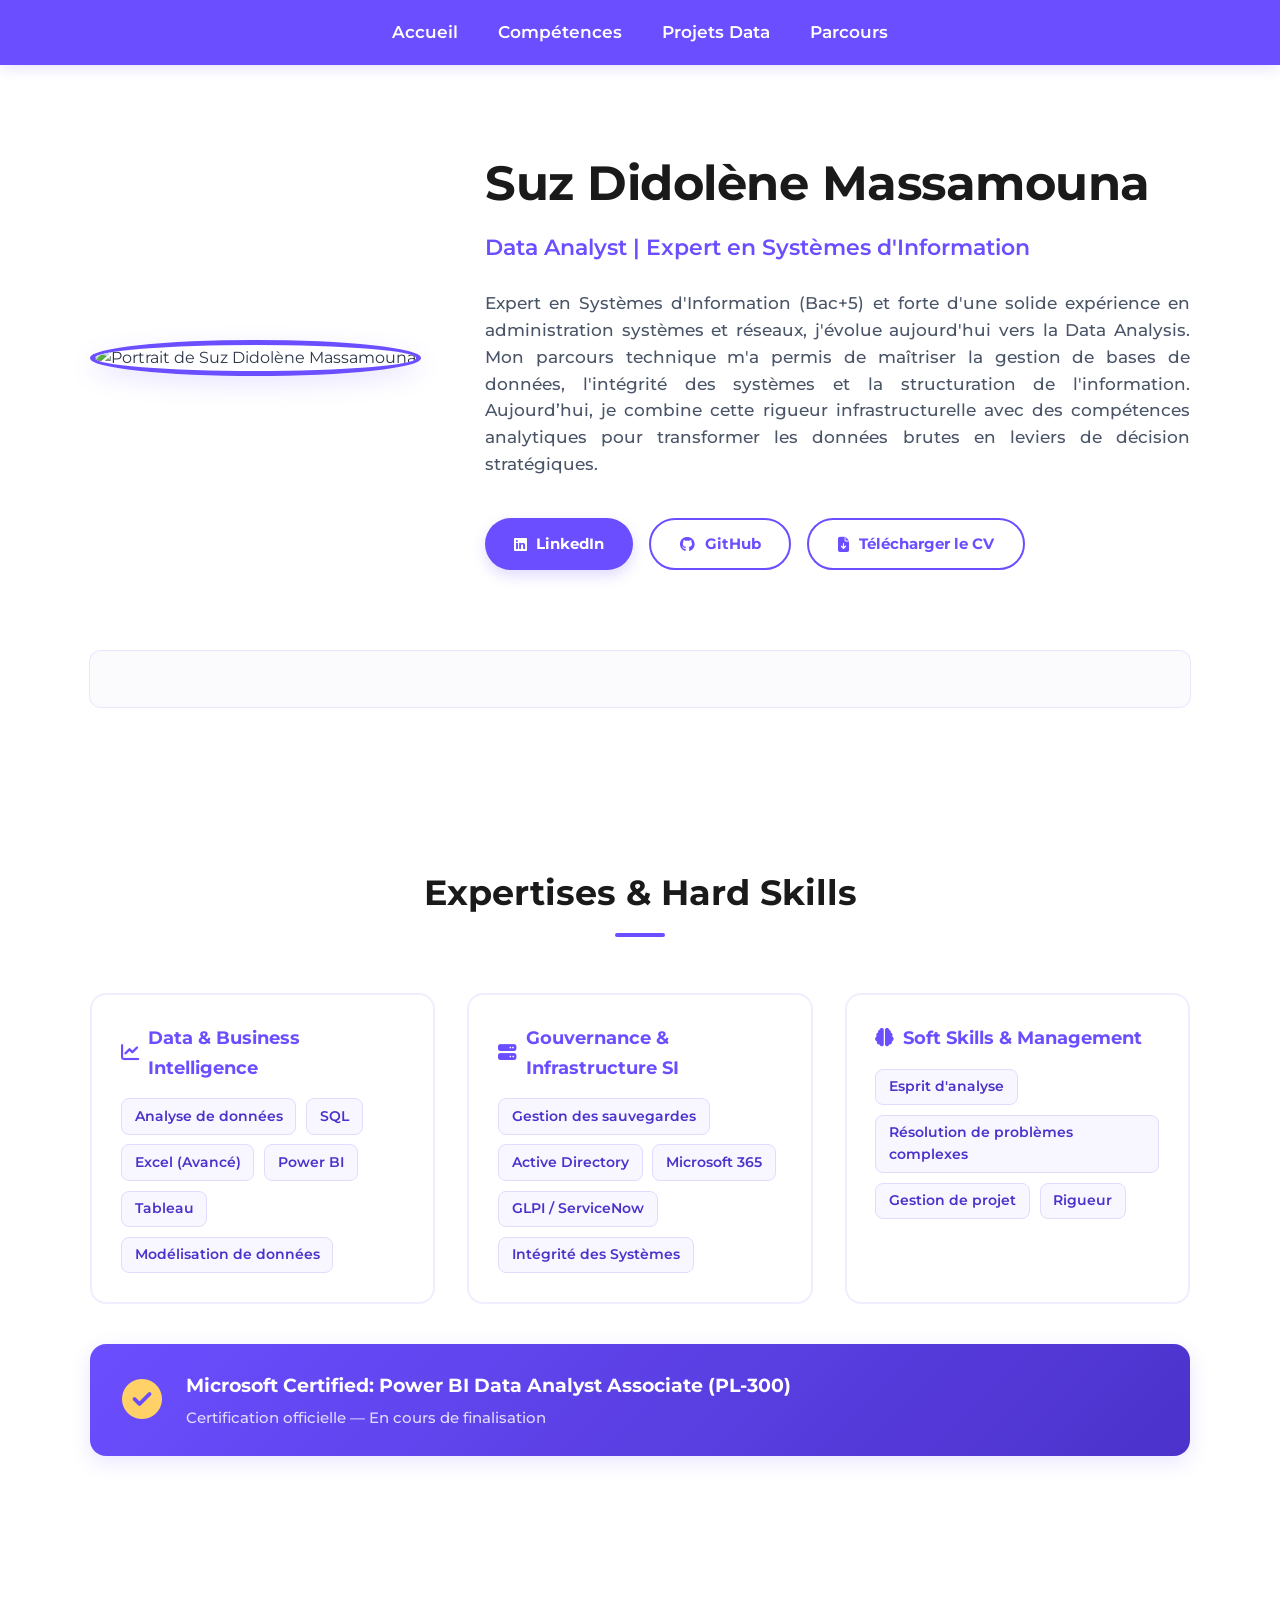
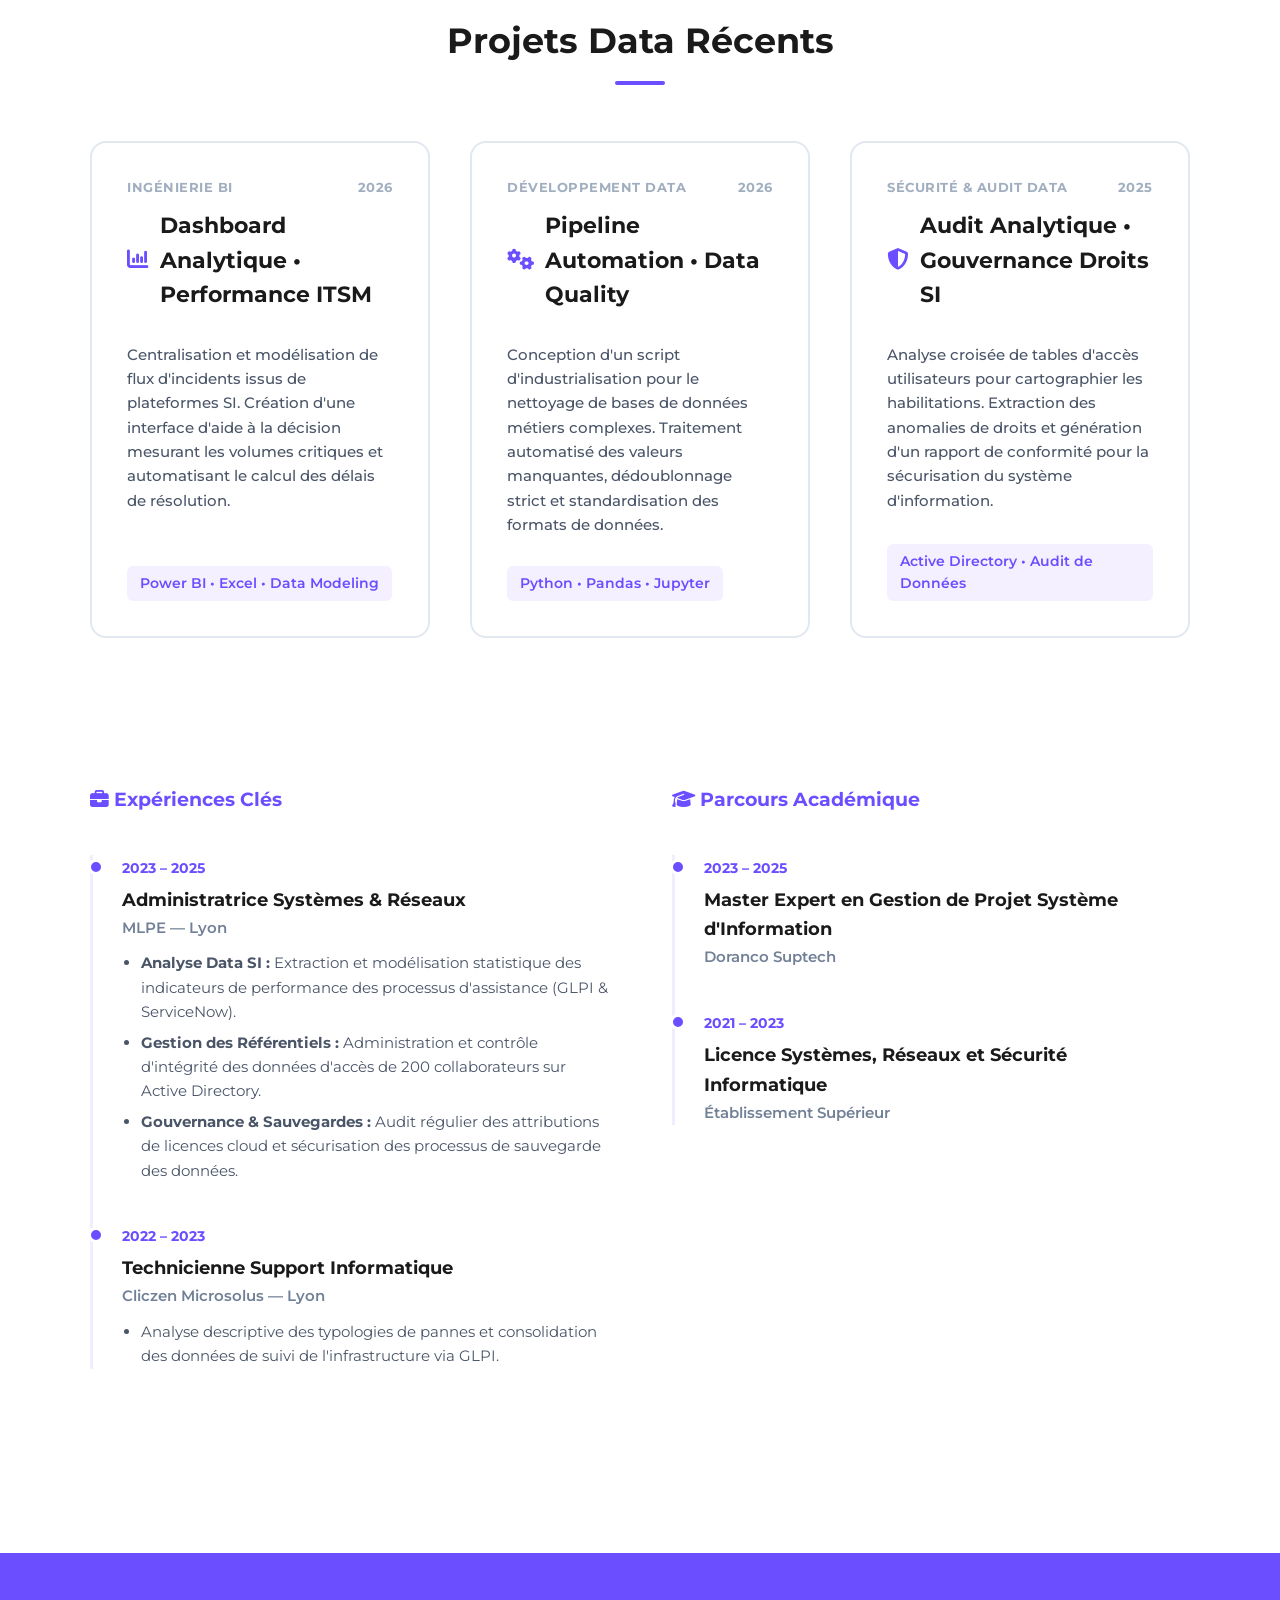
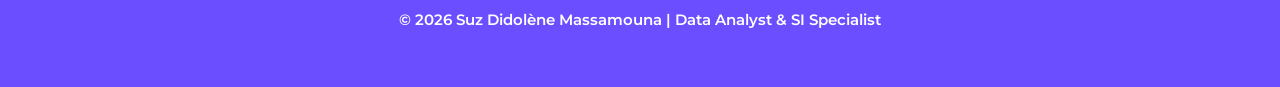
==== index.html @ 991a6cf0 "Add files via upload Ajout du portfolio" ====
<!DOCTYPE html>
<html lang="fr">
<head>
  <meta charset="UTF-8" />
  <meta name="viewport" content="width=device-width, initial-scale=1" />
  <title>Portfolio | Suz Didolène Massamouna</title>

  <!-- Google Fonts -->
  <link href="https://fonts.googleapis.com/css2?family=Montserrat:wght@400;500;600;700&display=swap" rel="stylesheet" />

  <!-- Font Awesome CDN pour les icônes -->
  <link rel="stylesheet" href="https://cdnjs.cloudflare.com/ajax/libs/font-awesome/6.4.0/css/all.min.css" />

  <style>
    /* --- Styles Globaux & Thème Blanc Premium --- */
    body {
      font-family: 'Montserrat', sans-serif;
      background-color: #ffffff;
      color: #2d3748;
      margin: 0;
      padding: 0;
      line-height: 1.6;
      scroll-behavior: smooth;
    }

    h1, h2, h3, h4 {
      color: #6b4eff; /* Violet principal */
      margin-bottom: 1rem;
      font-weight: 700;
    }

    a {
      color: inherit;
      text-decoration: none;
    }

    /* --- Navbar --- */
    .navbar {
      background-color: #6b4eff;
      padding: 1.2rem 3rem;
      display: flex;
      justify-content: center;
      box-shadow: 0 4px 12px rgba(107, 78, 255, 0.15);
      position: sticky;
      top: 0;
      z-index: 100;
    }

    .navbar ul {
      list-style: none;
      display: flex;
      gap: 2.5rem;
      margin: 0;
      padding: 0;
    }

    .navbar a {
      color: #fff;
      font-weight: 600;
      font-size: 1.05rem;
      transition: color 0.3s ease;
    }

    .navbar a:hover {
      color: #ffd166; /* Note chaleureuse au survol */
    }

    /* --- Header / Profil Épuré --- */
    .header-container {
      display: flex;
      align-items: center;
      gap: 4rem;
      padding: 5rem 2rem;
      max-width: 1100px;
      margin: 0 auto;
      text-align: left;
    }

    .photo {
      flex-shrink: 0;
    }

    .profile-pic {
      width: 220px;
      height: 220px;
      border-radius: 50%;
      object-fit: cover;
      border: 5px solid #6b4eff;
      box-shadow: 0 8px 24px rgba(107, 78, 255, 0.15);
      transition: transform 0.3s ease;
    }

    .profile-pic:hover {
      transform: scale(1.03);
    }

    .header-text h1 {
      font-size: 3rem;
      margin: 0 0 0.5rem 0;
      letter-spacing: -0.5px;
      color: #1a1a1a;
    }

    .header-text .subtitle {
      font-size: 1.4rem;
      color: #6b4eff;
      font-weight: 600;
      margin-top: 0;
      margin-bottom: 1.5rem;
    }

    .header-text .description {
      margin: 1rem 0 2.5rem 0;
      font-weight: 500;
      color: #4a5568;
      font-size: 1.05rem;
      max-width: 750px;
      text-align: justify;
    }

    /* --- Groupe de boutons d'action --- */
    .buttons {
      display: flex;
      gap: 1rem;
      flex-wrap: wrap;
    }

    .btn-action {
      display: inline-flex;
      align-items: center;
      gap: 0.6rem;
      padding: 0.75rem 1.8rem;
      background-color: #6b4eff;
      color: #fff;
      font-weight: 700;
      border-radius: 30px;
      box-shadow: 0 6px 14px rgba(107, 78, 255, 0.2);
      transition: all 0.3s ease;
      font-size: 0.95rem;
    }

    .btn-action.btn-secondary {
      background-color: #ffffff;
      color: #6b4eff;
      border: 2px solid #6b4eff;
      box-shadow: none;
    }

    .btn-action:hover {
      background-color: #5639e6;
      box-shadow: 0 8px 20px rgba(107, 78, 255, 0.4);
      transform: translateY(-2px);
    }

    .btn-action.btn-secondary:hover {
      background-color: #f4f0ff;
      color: #5639e6;
      border-color: #5639e6;
      box-shadow: none;
    }

    /* --- Bandeau Défilant Professionnel --- */
    .scrolling-text {
      background-color: #fbfbfe;
      color: #6b4eff;
      font-weight: 700;
      padding: 0.9rem 0;
      white-space: nowrap;
      overflow: hidden;
      position: relative;
      font-size: 1.05rem;
      max-width: 1100px;
      margin: 0 auto 4rem auto;
      border-radius: 12px;
      border: 1px solid rgba(107, 78, 255, 0.12);
    }

    .scrolling-text p {
      display: inline-block;
      padding-left: 100%;
      animation: scroll-left 22s linear infinite;
      margin: 0;
    }

    @keyframes scroll-left {
      0% { transform: translateX(0%); }
      100% { transform: translateX(-100%); }
    }

    /* --- Conteneurs de Sections --- */
    .section-container {
      padding: 4rem 1rem;
      max-width: 1100px;
      margin: 0 auto;
    }

    .section-title {
      text-align: center;
      margin-bottom: 3.5rem;
      font-weight: 700;
      font-size: 2.2rem;
      color: #1a1a1a;
    }

    .section-title::after {
      content: '';
      display: block;
      width: 50px;
      height: 4px;
      background-color: #6b4eff;
      margin: 0.7rem auto 0 auto;
      border-radius: 2px;
    }

    /* --- Blocs Compétences --- */
    .skills-grid {
      display: grid;
      grid-template-columns: repeat(auto-fit, minmax(260px, 1fr));
      gap: 2rem;
      margin-bottom: 2.5rem;
    }

    .skill-block {
      background-color: #ffffff;
      border: 2px solid #f0edff;
      border-radius: 16px;
      padding: 1.8rem;
      transition: border-color 0.3s ease;
    }

    .skill-block:hover {
      border-color: #6b4eff;
    }

    .skill-block h4 {
      color: #6b4eff;
      margin-top: 0;
      margin-bottom: 1rem;
      font-size: 1.15rem;
      display: flex;
      align-items: center;
      gap: 0.6rem;
    }

    .skill-tags {
      display: flex;
      flex-wrap: wrap;
      gap: 0.6rem;
    }

    .tag {
      background-color: #f8f7ff;
      border: 1px solid #e1dbff;
      color: #4c32cb;
      padding: 0.4rem 0.8rem;
      border-radius: 8px;
      font-size: 0.85rem;
      font-weight: 600;
    }

    /* Encadré Certification PL-300 */
    .certif-card {
      background: linear-gradient(135deg, #6b4eff, #4c32cb);
      color: #fff;
      border-radius: 16px;
      padding: 1.5rem 2rem;
      display: flex;
      align-items: center;
      gap: 1.5rem;
      box-shadow: 0 6px 20px rgba(107, 78, 255, 0.15);
    }

    .certif-card h4 {
      color: #fff;
      margin: 0 0 0.3rem 0;
      font-size: 1.2rem;
    }

    .certif-card p {
      margin: 0;
      font-size: 0.95rem;
      color: #e1dbff;
      font-weight: 500;
    }

    .certif-icon {
      font-size: 2.5rem;
      color: #ffd166;
    }

    /* --- Cartes des Projets --- */
    .projet-cards {
      display: grid;
      grid-template-columns: repeat(auto-fit, minmax(310px, 1fr));
      gap: 2.5rem;
    }

    .card {
      background-color: #ffffff;
      border: 2px solid #e2e8f0;
      border-radius: 16px;
      padding: 2.2rem;
      transition: all 0.3s ease;
      display: flex;
      flex-direction: column;
      justify-content: space-between;
    }

    .card:hover {
      border-color: #6b4eff;
      box-shadow: 0 12px 24px rgba(107, 78, 255, 0.08);
      transform: translateY(-4px);
    }

    .card-meta {
      display: flex;
      justify-content: space-between;
      font-size: 0.8rem;
      font-weight: 700;
      color: #a0aec0;
      margin-bottom: 0.6rem;
      text-transform: uppercase;
      letter-spacing: 0.5px;
    }

    .card h3 {
      font-size: 1.35rem;
      margin-top: 0;
      color: #1a1a1a;
      display: flex;
      align-items: center;
      gap: 0.7rem;
    }

    .card h3 i {
      color: #6b4eff;
    }

    .card p {
      font-weight: 500;
      color: #4a5568;
      font-size: 0.95rem;
      margin-bottom: 1.8rem;
      line-height: 1.6;
      flex-grow: 1;
    }

    .focus-text {
      font-size: 0.85rem;
      font-weight: 600;
      color: #6b4eff;
      background-color: #f4f0ff;
      padding: 0.4rem 0.8rem;
      border-radius: 6px;
      display: inline-block;
    }

    /* --- Parcours Chronologique --- */
    .timeline-grid {
      display: grid;
      grid-template-columns: repeat(auto-fit, minmax(450px, 1fr));
      gap: 4rem;
    }

    .timeline {
      border-left: 3px solid #f0edff;
      padding-left: 1.8rem;
      position: relative;
    }

    .timeline-item {
      position: relative;
      margin-bottom: 2.5rem;
    }

    .timeline-item::before {
      content: '';
      position: absolute;
      left: -34px;
      top: 4px;
      width: 10px;
      height: 10px;
      border-radius: 50%;
      background-color: #6b4eff;
      border: 3px solid #fff;
    }

    .timeline-date {
      font-size: 0.85rem;
      font-weight: 700;
      color: #6b4eff;
      text-transform: uppercase;
    }

    .timeline-item h4 {
      margin: 0.3rem 0 0.1rem 0;
      font-size: 1.15rem;
      color: #1a1a1a;
    }

    .timeline-company {
      font-size: 0.95rem;
      font-weight: 600;
      color: #718096;
      margin-bottom: 0.7rem;
    }

    .timeline-item ul {
      margin: 0;
      padding-left: 1.2rem;
      font-size: 0.95rem;
      color: #4a5568;
    }

    .timeline-item ul li {
      margin-bottom: 0.4rem;
    }

    /* --- Footer --- */
    footer {
      text-align: center;
      padding: 2.5rem 0;
      background-color: #6b4eff;
      color: #fff;
      font-weight: 600;
      margin-top: 5rem;
      font-size: 0.95rem;
    }

    /* --- Responsive --- */
    @media screen and (max-width: 900px) {
      .header-container {
        flex-direction: column;
        text-align: center;
        gap: 2rem;
        padding: 3rem 1rem;
      }
      .header-text h1 {
        font-size: 2.4rem;
      }
      .buttons {
        justify-content: center;
      }
      .timeline-grid {
        grid-template-columns: 1fr;
        gap: 3rem;
      }
    }
  </style>
</head>

<body>

  <!-- Menu de navigation -->
  <nav class="navbar" role="navigation" aria-label="Menu principal">
    <ul>
      <li><a href="#accueil">Accueil</a></li>
      <li><a href="#competences">Compétences</a></li>
      <li><a href="#projets">Projets Data</a></li>
      <li><a href="#parcours">Parcours</a></li>
    </ul>
  </nav>

  <!-- En-tête / Profil Professionnel -->
  <header id="accueil" class="header-container">
    <div class="photo">
      <!-- Ta photo doit être placée dans le dossier : images/suz.jpeg -->
      <img src="images/suz.jpeg" alt="Portrait de Suz Didolène Massamouna" class="profile-pic" />
    </div>
    <div class="header-text">
      <h1>Suz Didolène Massamouna</h1>
      <p class="subtitle">Data Analyst | Expert en Systèmes d'Information</p>
      
      <p class="description">
        Expert en Systèmes d'Information (Bac+5) et forte d'une solide expérience en administration systèmes et réseaux, j'évolue aujourd'hui vers la Data Analysis. Mon parcours technique m'a permis de maîtriser la gestion de bases de données, l'intégrité des systèmes et la structuration de l'information. Aujourd’hui, je combine cette rigueur infrastructurelle avec des compétences analytiques pour transformer les données brutes en leviers de décision stratégiques.
      </p>

      <div class="buttons">
        <!-- Lien LinkedIn Officiel -->
        <a href="https://www.linkedin.com/in/suz-didolene-massamouna" target="_blank" rel="noopener" class="btn-action" aria-label="Consulter mon profil LinkedIn">
          <i class="fa-brands fa-linkedin"></i> LinkedIn
        </a>
        <!-- Lien GitHub Officiel -->
        <a href="https://github.com/suz5678" target="_blank" rel="noopener" class="btn-action btn-secondary" aria-label="Consulter mon GitHub">
          <i class="fa-brands fa-github"></i> GitHub
        </a>
        <!-- Téléchargement CV -->
        <a href="images/Suz_Massamouna_Bouingui_CV.pdf" target="_blank" rel="noopener" download class="btn-action btn-secondary" aria-label="Télécharger mon CV au format PDF">
          <i class="fa-solid fa-file-arrow-down"></i> Télécharger le CV
        </a>
      </div>
    </div>
  </header>

  <!-- Bandeau de compétences clés défilant -->
  <section class="scrolling-text" aria-label="Expertises défilantes">
    <p>Analyse de Données • SQL • Excel (Avancé) • Power BI / Tableau • Modélisation de Données • Gestion des Sauvegardes • Basée à Lyon</p>
  </section>

  <!-- Section Compétences & Certifications -->
  <section id="competences" class="section-container">
    <h2 class="section-title">Expertises & Hard Skills</h2>
    
    <div class="skills-grid">
      <!-- Bloc Hard Skills Spécifié -->
      <div class="skill-block">
        <h4><i class="fa-solid fa-chart-line"></i> Data & Business Intelligence</h4>
        <div class="skill-tags">
          <span class="tag">Analyse de données</span>
          <span class="tag">SQL</span>
          <span class="tag">Excel (Avancé)</span>
          <span class="tag">Power BI</span>
          <span class="tag">Tableau</span>
          <span class="tag">Modélisation de données</span>
        </div>
      </div>

      <!-- Bloc Infrastructure SI -->
      <div class="skill-block">
        <h4><i class="fa-solid fa-server"></i> Gouvernance & Infrastructure SI</h4>
        <div class="skill-tags">
          <span class="tag">Gestion des sauvegardes</span>
          <span class="tag">Active Directory</span>
          <span class="tag">Microsoft 365</span>
          <span class="tag">GLPI / ServiceNow</span>
          <span class="tag">Intégrité des Systèmes</span>
        </div>
      </div>

      <!-- Bloc Soft Skills Spécifié -->
      <div class="skill-block">
        <h4><i class="fa-solid fa-brain"></i> Soft Skills & Management</h4>
        <div class="skill-tags">
          <span class="tag">Esprit d'analyse</span>
          <span class="tag">Résolution de problèmes complexes</span>
          <span class="tag">Gestion de projet</span>
          <span class="tag">Rigueur</span>
        </div>
      </div>
    </div>

    <!-- Certification PL-300 -->
    <div class="certif-card">
      <div class="certif-icon">
        <i class="fa-solid fa-circle-check"></i>
      </div>
      <div>
        <h4>Microsoft Certified: Power BI Data Analyst Associate (PL-300)</h4>
        <p>Certification officielle — En cours de finalisation</p>
      </div>
    </div>
  </section>

  <!-- Section Réalisations -->
  <section id="projets" class="section-container">
    <h2 class="section-title">Projets Data Récents</h2>
    
    <div class="projet-cards">
      <!-- Projet 1 -->
      <article class="card" tabindex="0" aria-label="Dashboard de Performance Réseau & Incidents">
        <div class="card-meta">
          <span>Ingénierie BI</span>
          <span>2026</span>
        </div>
        <h3><i class="fa-solid fa-chart-column" aria-hidden="true"></i> Dashboard Analytique • Performance ITSM</h3>
        <p>Centralisation et modélisation de flux d'incidents issus de plateformes SI. Création d'une interface d'aide à la décision mesurant les volumes critiques et automatisant le calcul des délais de résolution.</p>
        <div>
          <span class="focus-text">Power BI • Excel • Data Modeling</span>
        </div>
      </article>

      <!-- Projet 2 -->
      <article class="card" tabindex="0" aria-label="Pipeline Data Quality & Cleaning en Python">
        <div class="card-meta">
          <span>Développement Data</span>
          <span>2026</span>
        </div>
        <h3><i class="fa-solid fa-gears" aria-hidden="true"></i> Pipeline Automation • Data Quality</h3>
        <p>Conception d'un script d'industrialisation pour le nettoyage de bases de données métiers complexes. Traitement automatisé des valeurs manquantes, dédoublonnage strict et standardisation des formats de données.</p>
        <div>
          <span class="focus-text">Python • Pandas • Jupyter</span>
        </div>
      </article>

      <!-- Projet 3 -->
      <article class="card" tabindex="0" aria-label="Audit Référentiels Utilisateurs SI">
        <div class="card-meta">
          <span>Sécurité & Audit Data</span>
          <span>2025</span>
        </div>
        <h3><i class="fa-solid fa-shield-halved" aria-hidden="true"></i> Audit Analytique • Gouvernance Droits SI</h3>
        <p>Analyse croisée de tables d'accès utilisateurs pour cartographier les habilitations. Extraction des anomalies de droits et génération d'un rapport de conformité pour la sécurisation du système d'information.</p>
        <div>
          <span class="focus-text">Active Directory • Audit de Données</span>
        </div>
      </article>
    </div>
  </section>

  <!-- Section Parcours Professionnel -->
  <section id="parcours" class="section-container">
    <div class="timeline-grid">
      
      <!-- Expériences -->
      <div>
        <h3 style="margin-bottom: 2.5rem;"><i class="fa-solid fa-briefcase"></i> Expériences Clés</h3>
        <div class="timeline">
          <div class="timeline-item">
            <span class="timeline-date">2023 – 2025</span>
            <h4>Administratrice Systèmes & Réseaux</h4>
            <div class="timeline-company">MLPE — Lyon</div>
            <ul>
              <li><strong>Analyse Data SI :</strong> Extraction et modélisation statistique des indicateurs de performance des processus d'assistance (GLPI & ServiceNow).</li>
              <li><strong>Gestion des Référentiels :</strong> Administration et contrôle d'intégrité des données d'accès de 200 collaborateurs sur Active Directory.</li>
              <li><strong>Gouvernance & Sauvegardes :</strong> Audit régulier des attributions de licences cloud et sécurisation des processus de sauvegarde des données.</li>
            </ul>
          </div>

          <div class="timeline-item">
            <span class="timeline-date">2022 – 2023</span>
            <h4>Technicienne Support Informatique</h4>
            <div class="timeline-company">Cliczen Microsolus — Lyon</div>
            <ul>
              <li>Analyse descriptive des typologies de pannes et consolidation des données de suivi de l'infrastructure via GLPI.</li>
            </ul>
          </div>
        </div>
      </div>

      <!-- Formations -->
      <div>
        <h3 style="margin-bottom: 2.5rem;"><i class="fa-solid fa-graduation-cap"></i> Parcours Académique</h3>
        <div class="timeline">
          <div class="timeline-item">
            <span class="timeline-date">2023 – 2025</span>
            <h4>Master Expert en Gestion de Projet Système d'Information</h4>
            <div class="timeline-company">Doranco Suptech</div>
          </div>

          <div class="timeline-item">
            <span class="timeline-date">2021 – 2023</span>
            <h4>Licence Systèmes, Réseaux et Sécurité Informatique</h4>
            <div class="timeline-company">Établissement Supérieur</div>
          </div>
        </div>
      </div>

    </div>
  </section>

  <!-- Pied de page -->
  <footer>
    <p>© 2026 Suz Didolène Massamouna | Data Analyst & SI Specialist</p>
  </footer>

</body>
</html>
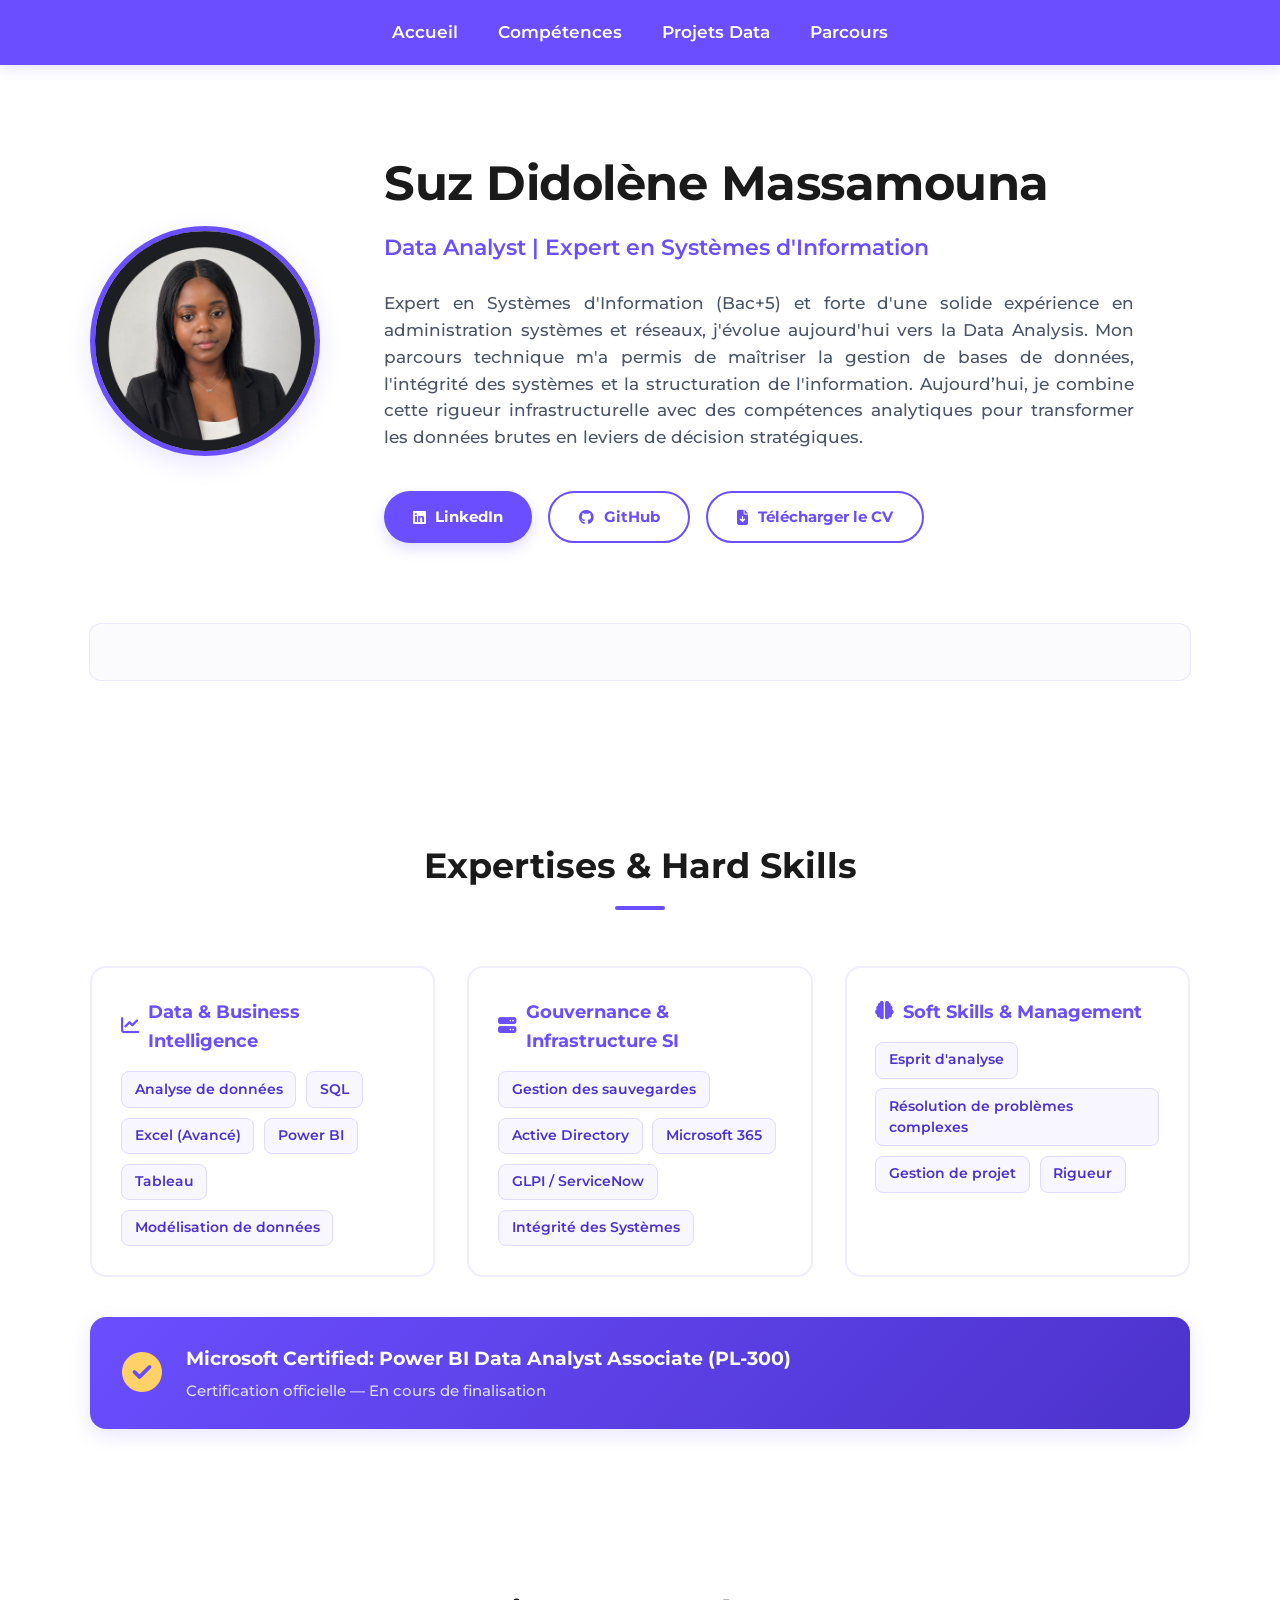
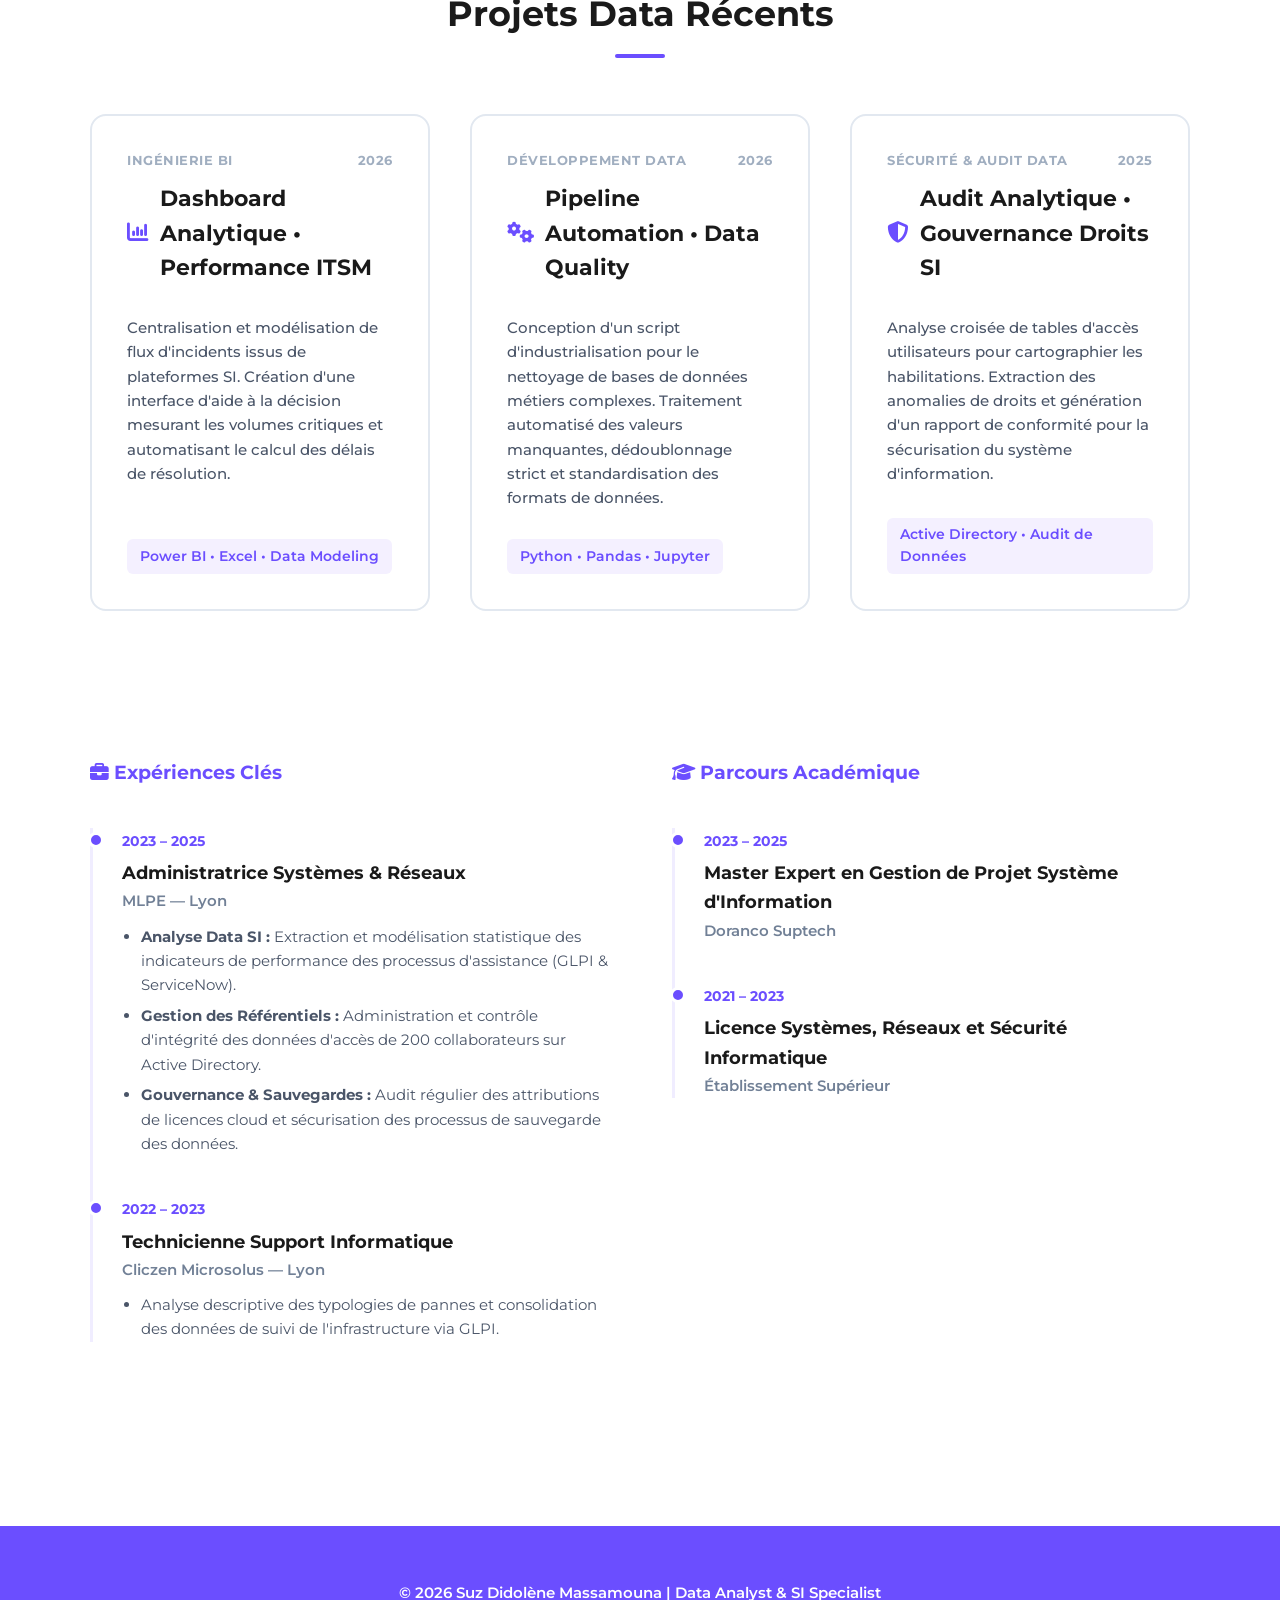
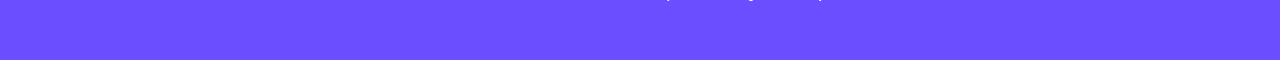
==== commit 40135ca6: "Update index.html" ====
--- a/index.html
+++ b/index.html
@@ -465,7 +465,7 @@
   <header id="accueil" class="header-container">
     <div class="photo">
       <!-- Ta photo doit être placée dans le dossier : images/suz.jpeg -->
-      <img src="images/suz.jpeg" alt="Portrait de Suz Didolène Massamouna" class="profile-pic" />
+      <img src="suz.jpeg" alt="Portrait de Suz Didolène Massamouna" class="profile-pic" />
     </div>
     <div class="header-text">
       <h1>Suz Didolène Massamouna</h1>
@@ -485,7 +485,7 @@
           <i class="fa-brands fa-github"></i> GitHub
         </a>
         <!-- Téléchargement CV -->
-        <a href="images/Suz_Massamouna_Bouingui_CV.pdf" target="_blank" rel="noopener" download class="btn-action btn-secondary" aria-label="Télécharger mon CV au format PDF">
+        <a href="Suz_Massamouna_Bouingui_CV.pdf" target="_blank" rel="noopener" download class="btn-action btn-secondary" aria-label="Télécharger mon CV au format PDF">
           <i class="fa-solid fa-file-arrow-down"></i> Télécharger le CV
         </a>
       </div>
@@ -654,4 +654,4 @@
   </footer>
 
 </body>
-</html>+</html>
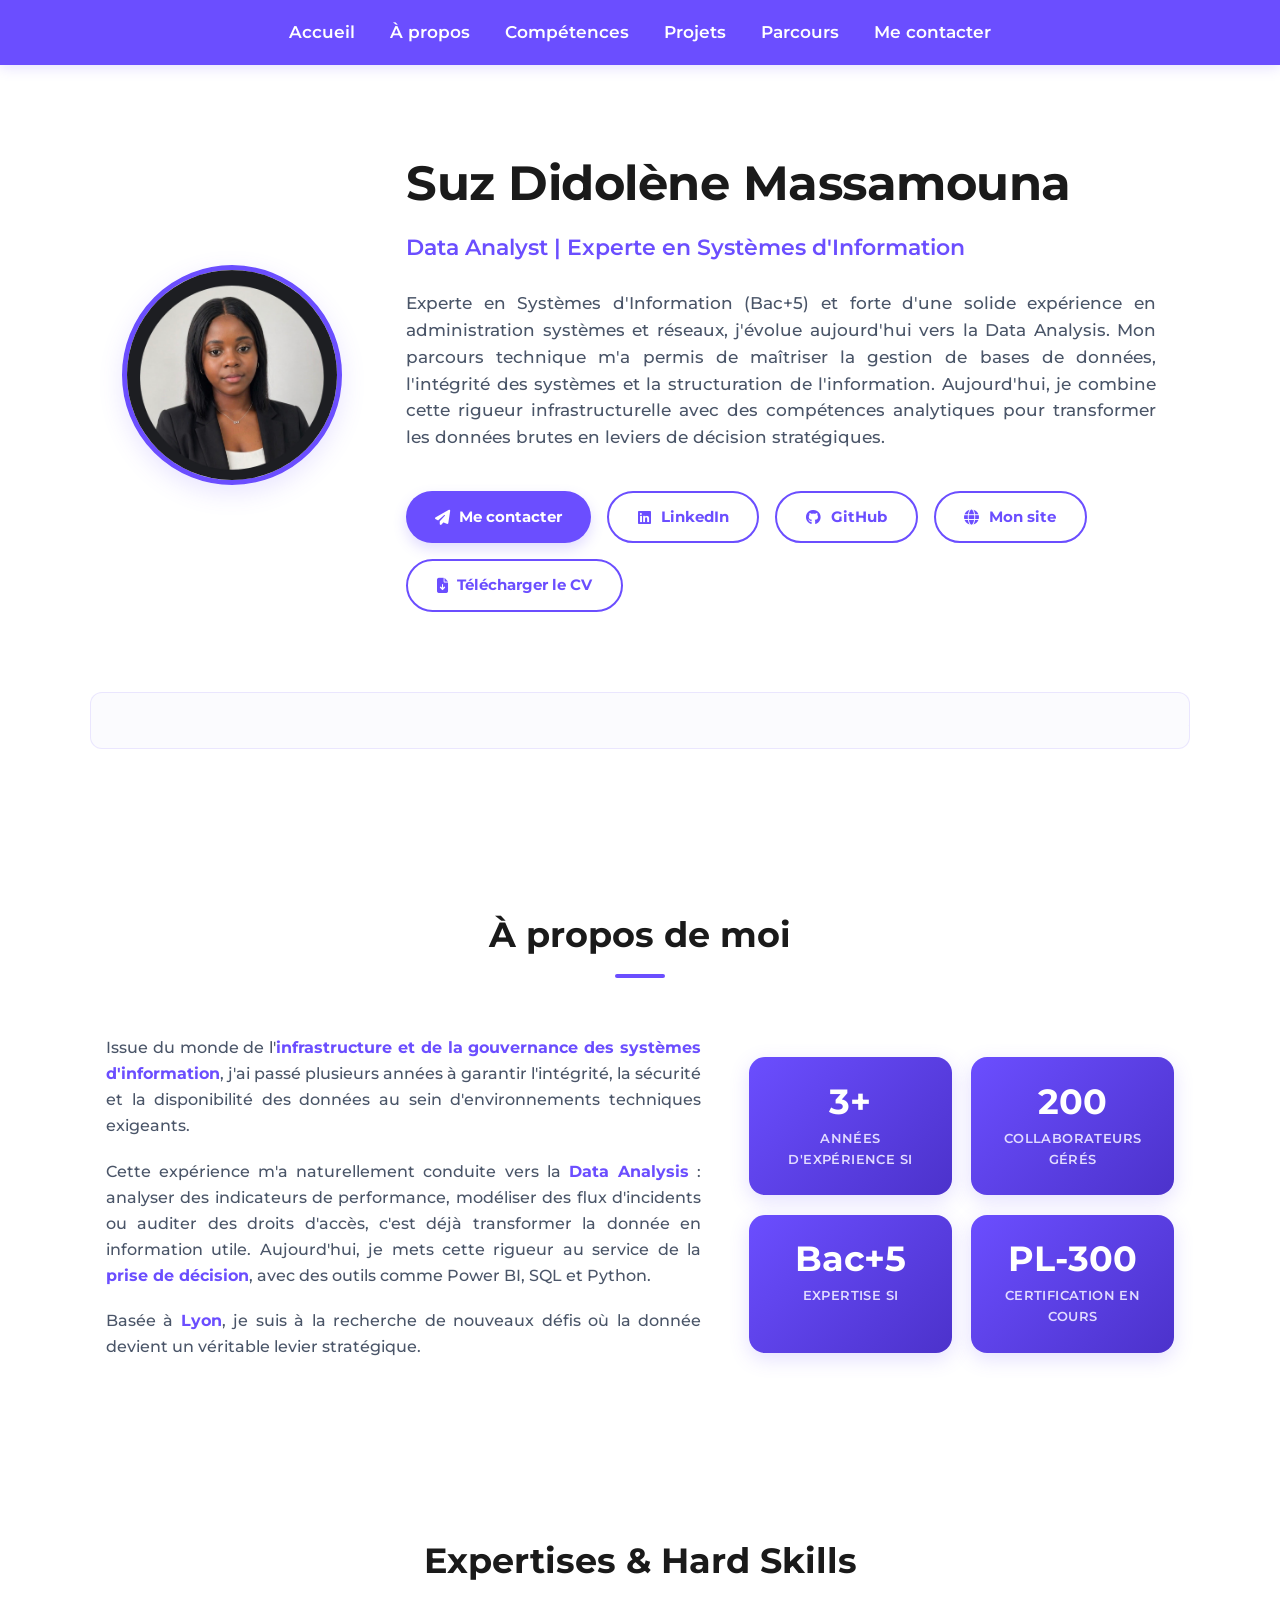
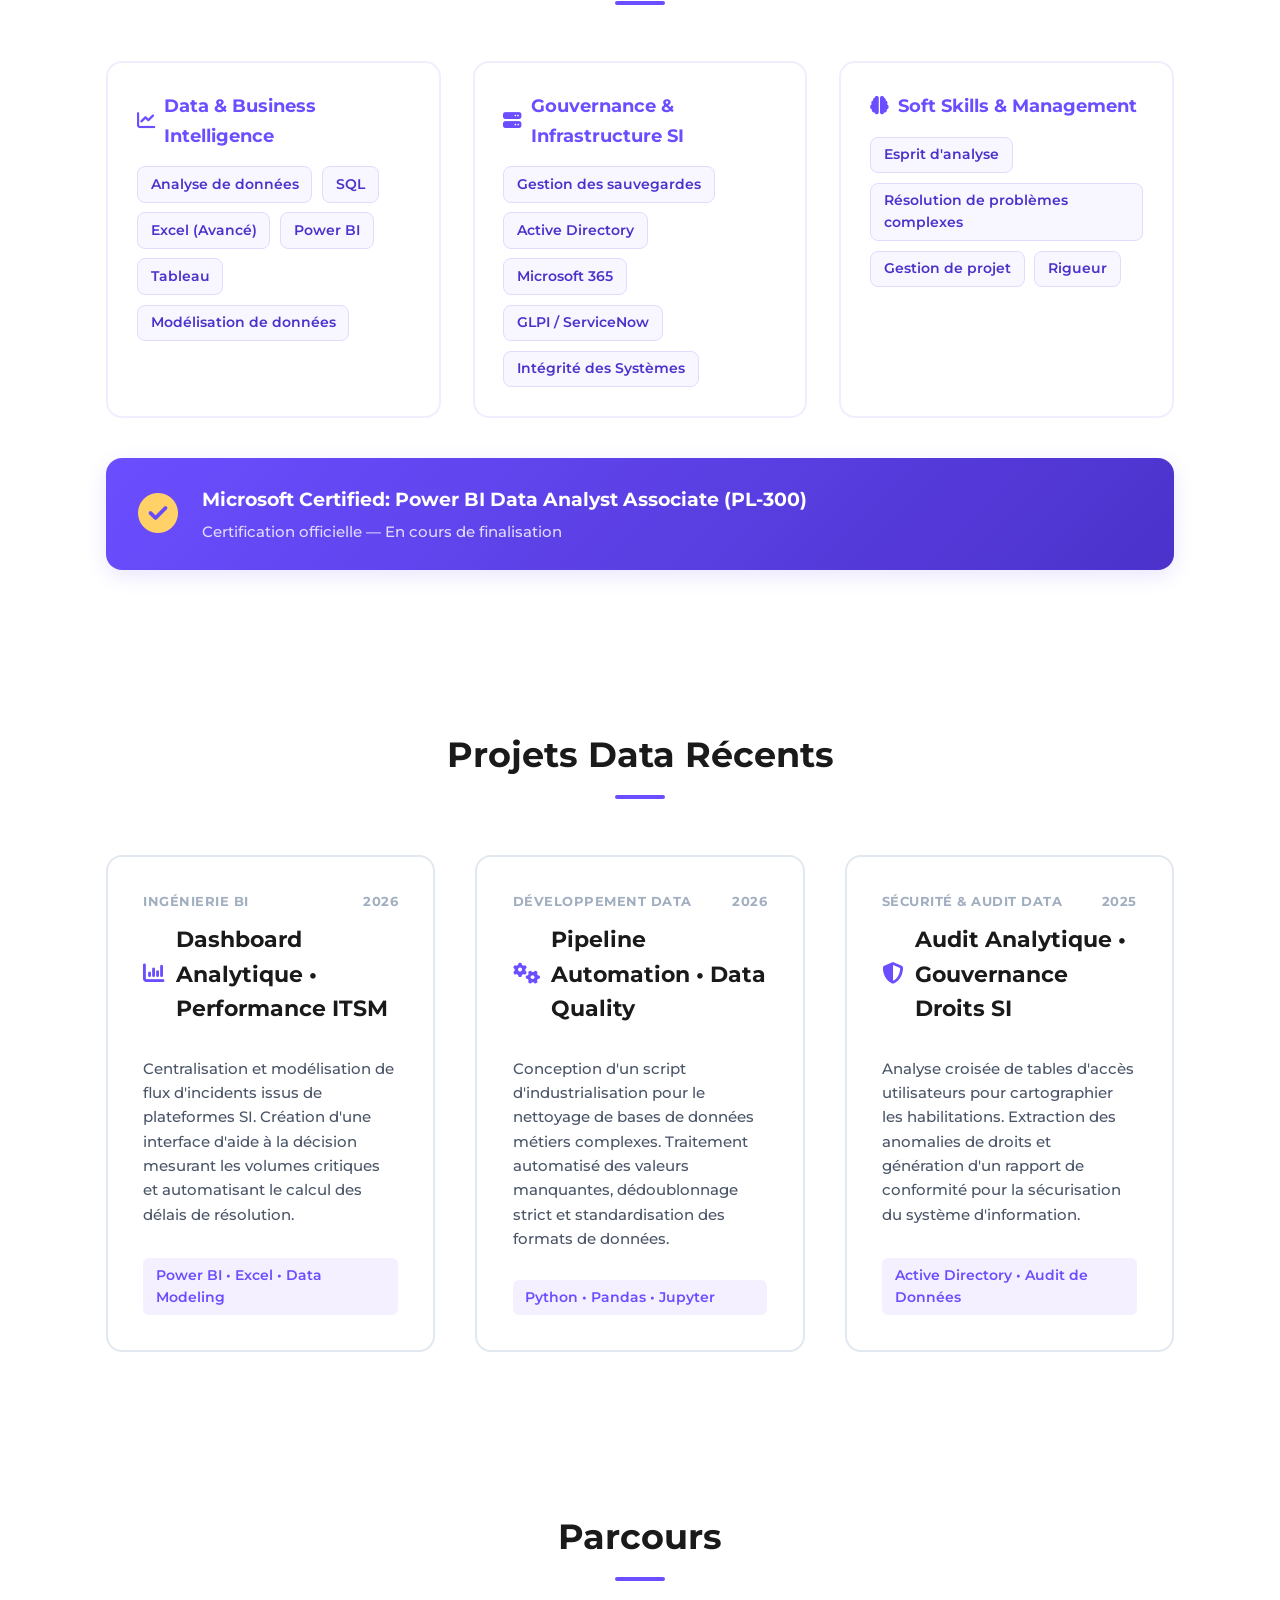
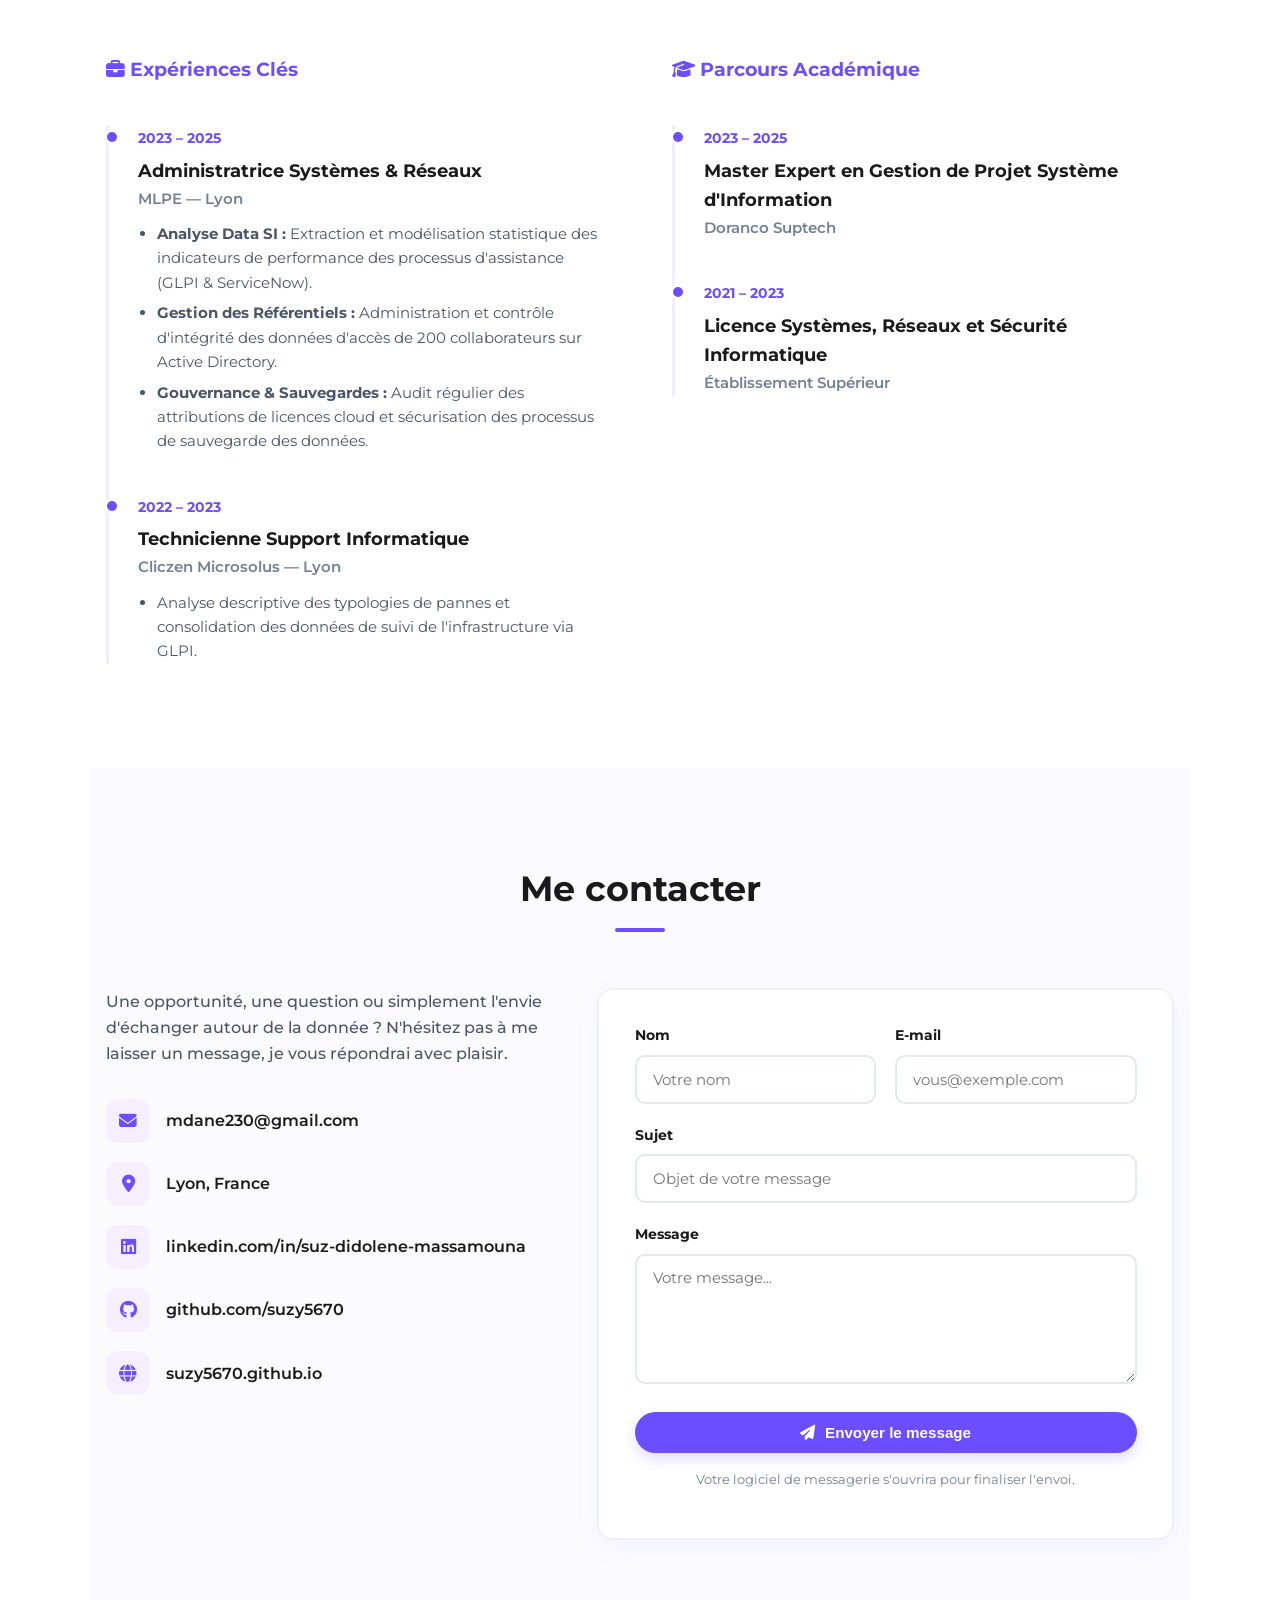
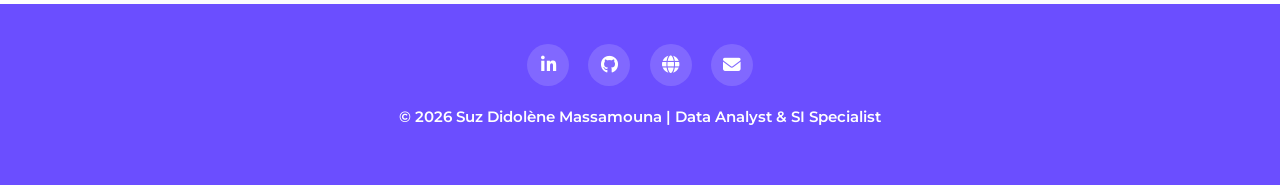
==== commit b74b3a9d: "Refonte du portfolio : nouvelle entête, sections À propos et Contact, design modernisé" ====
--- a/index.html
+++ b/index.html
@@ -1,657 +1,833 @@
-<!DOCTYPE html>
-<html lang="fr">
-<head>
-  <meta charset="UTF-8" />
-  <meta name="viewport" content="width=device-width, initial-scale=1" />
-  <title>Portfolio | Suz Didolène Massamouna</title>
-
-  <!-- Google Fonts -->
-  <link href="https://fonts.googleapis.com/css2?family=Montserrat:wght@400;500;600;700&display=swap" rel="stylesheet" />
-
-  <!-- Font Awesome CDN pour les icônes -->
-  <link rel="stylesheet" href="https://cdnjs.cloudflare.com/ajax/libs/font-awesome/6.4.0/css/all.min.css" />
-
-  <style>
-    /* --- Styles Globaux & Thème Blanc Premium --- */
-    body {
-      font-family: 'Montserrat', sans-serif;
-      background-color: #ffffff;
-      color: #2d3748;
-      margin: 0;
-      padding: 0;
-      line-height: 1.6;
-      scroll-behavior: smooth;
-    }
-
-    h1, h2, h3, h4 {
-      color: #6b4eff; /* Violet principal */
-      margin-bottom: 1rem;
-      font-weight: 700;
-    }
-
-    a {
-      color: inherit;
-      text-decoration: none;
-    }
-
-    /* --- Navbar --- */
-    .navbar {
-      background-color: #6b4eff;
-      padding: 1.2rem 3rem;
-      display: flex;
-      justify-content: center;
-      box-shadow: 0 4px 12px rgba(107, 78, 255, 0.15);
-      position: sticky;
-      top: 0;
-      z-index: 100;
-    }
-
-    .navbar ul {
-      list-style: none;
-      display: flex;
-      gap: 2.5rem;
-      margin: 0;
-      padding: 0;
-    }
-
-    .navbar a {
-      color: #fff;
-      font-weight: 600;
-      font-size: 1.05rem;
-      transition: color 0.3s ease;
-    }
-
-    .navbar a:hover {
-      color: #ffd166; /* Note chaleureuse au survol */
-    }
-
-    /* --- Header / Profil Épuré --- */
-    .header-container {
-      display: flex;
-      align-items: center;
-      gap: 4rem;
-      padding: 5rem 2rem;
-      max-width: 1100px;
-      margin: 0 auto;
-      text-align: left;
-    }
-
-    .photo {
-      flex-shrink: 0;
-    }
-
-    .profile-pic {
-      width: 220px;
-      height: 220px;
-      border-radius: 50%;
-      object-fit: cover;
-      border: 5px solid #6b4eff;
-      box-shadow: 0 8px 24px rgba(107, 78, 255, 0.15);
-      transition: transform 0.3s ease;
-    }
-
-    .profile-pic:hover {
-      transform: scale(1.03);
-    }
-
-    .header-text h1 {
-      font-size: 3rem;
-      margin: 0 0 0.5rem 0;
-      letter-spacing: -0.5px;
-      color: #1a1a1a;
-    }
-
-    .header-text .subtitle {
-      font-size: 1.4rem;
-      color: #6b4eff;
-      font-weight: 600;
-      margin-top: 0;
-      margin-bottom: 1.5rem;
-    }
-
-    .header-text .description {
-      margin: 1rem 0 2.5rem 0;
-      font-weight: 500;
-      color: #4a5568;
-      font-size: 1.05rem;
-      max-width: 750px;
-      text-align: justify;
-    }
-
-    /* --- Groupe de boutons d'action --- */
-    .buttons {
-      display: flex;
-      gap: 1rem;
-      flex-wrap: wrap;
-    }
-
-    .btn-action {
-      display: inline-flex;
-      align-items: center;
-      gap: 0.6rem;
-      padding: 0.75rem 1.8rem;
-      background-color: #6b4eff;
-      color: #fff;
-      font-weight: 700;
-      border-radius: 30px;
-      box-shadow: 0 6px 14px rgba(107, 78, 255, 0.2);
-      transition: all 0.3s ease;
-      font-size: 0.95rem;
-    }
-
-    .btn-action.btn-secondary {
-      background-color: #ffffff;
-      color: #6b4eff;
-      border: 2px solid #6b4eff;
-      box-shadow: none;
-    }
-
-    .btn-action:hover {
-      background-color: #5639e6;
-      box-shadow: 0 8px 20px rgba(107, 78, 255, 0.4);
-      transform: translateY(-2px);
-    }
-
-    .btn-action.btn-secondary:hover {
-      background-color: #f4f0ff;
-      color: #5639e6;
-      border-color: #5639e6;
-      box-shadow: none;
-    }
-
-    /* --- Bandeau Défilant Professionnel --- */
-    .scrolling-text {
-      background-color: #fbfbfe;
-      color: #6b4eff;
-      font-weight: 700;
-      padding: 0.9rem 0;
-      white-space: nowrap;
-      overflow: hidden;
-      position: relative;
-      font-size: 1.05rem;
-      max-width: 1100px;
-      margin: 0 auto 4rem auto;
-      border-radius: 12px;
-      border: 1px solid rgba(107, 78, 255, 0.12);
-    }
-
-    .scrolling-text p {
-      display: inline-block;
-      padding-left: 100%;
-      animation: scroll-left 22s linear infinite;
-      margin: 0;
-    }
-
-    @keyframes scroll-left {
-      0% { transform: translateX(0%); }
-      100% { transform: translateX(-100%); }
-    }
-
-    /* --- Conteneurs de Sections --- */
-    .section-container {
-      padding: 4rem 1rem;
-      max-width: 1100px;
-      margin: 0 auto;
-    }
-
-    .section-title {
-      text-align: center;
-      margin-bottom: 3.5rem;
-      font-weight: 700;
-      font-size: 2.2rem;
-      color: #1a1a1a;
-    }
-
-    .section-title::after {
-      content: '';
-      display: block;
-      width: 50px;
-      height: 4px;
-      background-color: #6b4eff;
-      margin: 0.7rem auto 0 auto;
-      border-radius: 2px;
-    }
-
-    /* --- Blocs Compétences --- */
-    .skills-grid {
-      display: grid;
-      grid-template-columns: repeat(auto-fit, minmax(260px, 1fr));
-      gap: 2rem;
-      margin-bottom: 2.5rem;
-    }
-
-    .skill-block {
-      background-color: #ffffff;
-      border: 2px solid #f0edff;
-      border-radius: 16px;
-      padding: 1.8rem;
-      transition: border-color 0.3s ease;
-    }
-
-    .skill-block:hover {
-      border-color: #6b4eff;
-    }
-
-    .skill-block h4 {
-      color: #6b4eff;
-      margin-top: 0;
-      margin-bottom: 1rem;
-      font-size: 1.15rem;
-      display: flex;
-      align-items: center;
-      gap: 0.6rem;
-    }
-
-    .skill-tags {
-      display: flex;
-      flex-wrap: wrap;
-      gap: 0.6rem;
-    }
-
-    .tag {
-      background-color: #f8f7ff;
-      border: 1px solid #e1dbff;
-      color: #4c32cb;
-      padding: 0.4rem 0.8rem;
-      border-radius: 8px;
-      font-size: 0.85rem;
-      font-weight: 600;
-    }
-
-    /* Encadré Certification PL-300 */
-    .certif-card {
-      background: linear-gradient(135deg, #6b4eff, #4c32cb);
-      color: #fff;
-      border-radius: 16px;
-      padding: 1.5rem 2rem;
-      display: flex;
-      align-items: center;
-      gap: 1.5rem;
-      box-shadow: 0 6px 20px rgba(107, 78, 255, 0.15);
-    }
-
-    .certif-card h4 {
-      color: #fff;
-      margin: 0 0 0.3rem 0;
-      font-size: 1.2rem;
-    }
-
-    .certif-card p {
-      margin: 0;
-      font-size: 0.95rem;
-      color: #e1dbff;
-      font-weight: 500;
-    }
-
-    .certif-icon {
-      font-size: 2.5rem;
-      color: #ffd166;
-    }
-
-    /* --- Cartes des Projets --- */
-    .projet-cards {
-      display: grid;
-      grid-template-columns: repeat(auto-fit, minmax(310px, 1fr));
-      gap: 2.5rem;
-    }
-
-    .card {
-      background-color: #ffffff;
-      border: 2px solid #e2e8f0;
-      border-radius: 16px;
-      padding: 2.2rem;
-      transition: all 0.3s ease;
-      display: flex;
-      flex-direction: column;
-      justify-content: space-between;
-    }
-
-    .card:hover {
-      border-color: #6b4eff;
-      box-shadow: 0 12px 24px rgba(107, 78, 255, 0.08);
-      transform: translateY(-4px);
-    }
-
-    .card-meta {
-      display: flex;
-      justify-content: space-between;
-      font-size: 0.8rem;
-      font-weight: 700;
-      color: #a0aec0;
-      margin-bottom: 0.6rem;
-      text-transform: uppercase;
-      letter-spacing: 0.5px;
-    }
-
-    .card h3 {
-      font-size: 1.35rem;
-      margin-top: 0;
-      color: #1a1a1a;
-      display: flex;
-      align-items: center;
-      gap: 0.7rem;
-    }
-
-    .card h3 i {
-      color: #6b4eff;
-    }
-
-    .card p {
-      font-weight: 500;
-      color: #4a5568;
-      font-size: 0.95rem;
-      margin-bottom: 1.8rem;
-      line-height: 1.6;
-      flex-grow: 1;
-    }
-
-    .focus-text {
-      font-size: 0.85rem;
-      font-weight: 600;
-      color: #6b4eff;
-      background-color: #f4f0ff;
-      padding: 0.4rem 0.8rem;
-      border-radius: 6px;
-      display: inline-block;
-    }
-
-    /* --- Parcours Chronologique --- */
-    .timeline-grid {
-      display: grid;
-      grid-template-columns: repeat(auto-fit, minmax(450px, 1fr));
-      gap: 4rem;
-    }
-
-    .timeline {
-      border-left: 3px solid #f0edff;
-      padding-left: 1.8rem;
-      position: relative;
-    }
-
-    .timeline-item {
-      position: relative;
-      margin-bottom: 2.5rem;
-    }
-
-    .timeline-item::before {
-      content: '';
-      position: absolute;
-      left: -34px;
-      top: 4px;
-      width: 10px;
-      height: 10px;
-      border-radius: 50%;
-      background-color: #6b4eff;
-      border: 3px solid #fff;
-    }
-
-    .timeline-date {
-      font-size: 0.85rem;
-      font-weight: 700;
-      color: #6b4eff;
-      text-transform: uppercase;
-    }
-
-    .timeline-item h4 {
-      margin: 0.3rem 0 0.1rem 0;
-      font-size: 1.15rem;
-      color: #1a1a1a;
-    }
-
-    .timeline-company {
-      font-size: 0.95rem;
-      font-weight: 600;
-      color: #718096;
-      margin-bottom: 0.7rem;
-    }
-
-    .timeline-item ul {
-      margin: 0;
-      padding-left: 1.2rem;
-      font-size: 0.95rem;
-      color: #4a5568;
-    }
-
-    .timeline-item ul li {
-      margin-bottom: 0.4rem;
-    }
-
-    /* --- Footer --- */
-    footer {
-      text-align: center;
-      padding: 2.5rem 0;
-      background-color: #6b4eff;
-      color: #fff;
-      font-weight: 600;
-      margin-top: 5rem;
-      font-size: 0.95rem;
-    }
-
-    /* --- Responsive --- */
-    @media screen and (max-width: 900px) {
-      .header-container {
-        flex-direction: column;
-        text-align: center;
-        gap: 2rem;
-        padding: 3rem 1rem;
-      }
-      .header-text h1 {
-        font-size: 2.4rem;
-      }
-      .buttons {
-        justify-content: center;
-      }
-      .timeline-grid {
-        grid-template-columns: 1fr;
-        gap: 3rem;
-      }
-    }
-  </style>
-</head>
-
-<body>
-
-  <!-- Menu de navigation -->
-  <nav class="navbar" role="navigation" aria-label="Menu principal">
-    <ul>
-      <li><a href="#accueil">Accueil</a></li>
-      <li><a href="#competences">Compétences</a></li>
-      <li><a href="#projets">Projets Data</a></li>
-      <li><a href="#parcours">Parcours</a></li>
-    </ul>
-  </nav>
-
-  <!-- En-tête / Profil Professionnel -->
-  <header id="accueil" class="header-container">
-    <div class="photo">
-      <!-- Ta photo doit être placée dans le dossier : images/suz.jpeg -->
-      <img src="suz.jpeg" alt="Portrait de Suz Didolène Massamouna" class="profile-pic" />
-    </div>
-    <div class="header-text">
-      <h1>Suz Didolène Massamouna</h1>
-      <p class="subtitle">Data Analyst | Expert en Systèmes d'Information</p>
-      
-      <p class="description">
-        Expert en Systèmes d'Information (Bac+5) et forte d'une solide expérience en administration systèmes et réseaux, j'évolue aujourd'hui vers la Data Analysis. Mon parcours technique m'a permis de maîtriser la gestion de bases de données, l'intégrité des systèmes et la structuration de l'information. Aujourd’hui, je combine cette rigueur infrastructurelle avec des compétences analytiques pour transformer les données brutes en leviers de décision stratégiques.
-      </p>
-
-      <div class="buttons">
-        <!-- Lien LinkedIn Officiel -->
-        <a href="https://www.linkedin.com/in/suz-didolene-massamouna" target="_blank" rel="noopener" class="btn-action" aria-label="Consulter mon profil LinkedIn">
-          <i class="fa-brands fa-linkedin"></i> LinkedIn
-        </a>
-        <!-- Lien GitHub Officiel -->
-        <a href="https://github.com/suz5678" target="_blank" rel="noopener" class="btn-action btn-secondary" aria-label="Consulter mon GitHub">
-          <i class="fa-brands fa-github"></i> GitHub
-        </a>
-        <!-- Téléchargement CV -->
-        <a href="Suz_Massamouna_Bouingui_CV.pdf" target="_blank" rel="noopener" download class="btn-action btn-secondary" aria-label="Télécharger mon CV au format PDF">
-          <i class="fa-solid fa-file-arrow-down"></i> Télécharger le CV
-        </a>
-      </div>
-    </div>
-  </header>
-
-  <!-- Bandeau de compétences clés défilant -->
-  <section class="scrolling-text" aria-label="Expertises défilantes">
-    <p>Analyse de Données • SQL • Excel (Avancé) • Power BI / Tableau • Modélisation de Données • Gestion des Sauvegardes • Basée à Lyon</p>
-  </section>
-
-  <!-- Section Compétences & Certifications -->
-  <section id="competences" class="section-container">
-    <h2 class="section-title">Expertises & Hard Skills</h2>
-    
-    <div class="skills-grid">
-      <!-- Bloc Hard Skills Spécifié -->
-      <div class="skill-block">
-        <h4><i class="fa-solid fa-chart-line"></i> Data & Business Intelligence</h4>
-        <div class="skill-tags">
-          <span class="tag">Analyse de données</span>
-          <span class="tag">SQL</span>
-          <span class="tag">Excel (Avancé)</span>
-          <span class="tag">Power BI</span>
-          <span class="tag">Tableau</span>
-          <span class="tag">Modélisation de données</span>
-        </div>
-      </div>
-
-      <!-- Bloc Infrastructure SI -->
-      <div class="skill-block">
-        <h4><i class="fa-solid fa-server"></i> Gouvernance & Infrastructure SI</h4>
-        <div class="skill-tags">
-          <span class="tag">Gestion des sauvegardes</span>
-          <span class="tag">Active Directory</span>
-          <span class="tag">Microsoft 365</span>
-          <span class="tag">GLPI / ServiceNow</span>
-          <span class="tag">Intégrité des Systèmes</span>
-        </div>
-      </div>
-
-      <!-- Bloc Soft Skills Spécifié -->
-      <div class="skill-block">
-        <h4><i class="fa-solid fa-brain"></i> Soft Skills & Management</h4>
-        <div class="skill-tags">
-          <span class="tag">Esprit d'analyse</span>
-          <span class="tag">Résolution de problèmes complexes</span>
-          <span class="tag">Gestion de projet</span>
-          <span class="tag">Rigueur</span>
-        </div>
-      </div>
-    </div>
-
-    <!-- Certification PL-300 -->
-    <div class="certif-card">
-      <div class="certif-icon">
-        <i class="fa-solid fa-circle-check"></i>
-      </div>
-      <div>
-        <h4>Microsoft Certified: Power BI Data Analyst Associate (PL-300)</h4>
-        <p>Certification officielle — En cours de finalisation</p>
-      </div>
-    </div>
-  </section>
-
-  <!-- Section Réalisations -->
-  <section id="projets" class="section-container">
-    <h2 class="section-title">Projets Data Récents</h2>
-    
-    <div class="projet-cards">
-      <!-- Projet 1 -->
-      <article class="card" tabindex="0" aria-label="Dashboard de Performance Réseau & Incidents">
-        <div class="card-meta">
-          <span>Ingénierie BI</span>
-          <span>2026</span>
-        </div>
-        <h3><i class="fa-solid fa-chart-column" aria-hidden="true"></i> Dashboard Analytique • Performance ITSM</h3>
-        <p>Centralisation et modélisation de flux d'incidents issus de plateformes SI. Création d'une interface d'aide à la décision mesurant les volumes critiques et automatisant le calcul des délais de résolution.</p>
-        <div>
-          <span class="focus-text">Power BI • Excel • Data Modeling</span>
-        </div>
-      </article>
-
-      <!-- Projet 2 -->
-      <article class="card" tabindex="0" aria-label="Pipeline Data Quality & Cleaning en Python">
-        <div class="card-meta">
-          <span>Développement Data</span>
-          <span>2026</span>
-        </div>
-        <h3><i class="fa-solid fa-gears" aria-hidden="true"></i> Pipeline Automation • Data Quality</h3>
-        <p>Conception d'un script d'industrialisation pour le nettoyage de bases de données métiers complexes. Traitement automatisé des valeurs manquantes, dédoublonnage strict et standardisation des formats de données.</p>
-        <div>
-          <span class="focus-text">Python • Pandas • Jupyter</span>
-        </div>
-      </article>
-
-      <!-- Projet 3 -->
-      <article class="card" tabindex="0" aria-label="Audit Référentiels Utilisateurs SI">
-        <div class="card-meta">
-          <span>Sécurité & Audit Data</span>
-          <span>2025</span>
-        </div>
-        <h3><i class="fa-solid fa-shield-halved" aria-hidden="true"></i> Audit Analytique • Gouvernance Droits SI</h3>
-        <p>Analyse croisée de tables d'accès utilisateurs pour cartographier les habilitations. Extraction des anomalies de droits et génération d'un rapport de conformité pour la sécurisation du système d'information.</p>
-        <div>
-          <span class="focus-text">Active Directory • Audit de Données</span>
-        </div>
-      </article>
-    </div>
-  </section>
-
-  <!-- Section Parcours Professionnel -->
-  <section id="parcours" class="section-container">
-    <div class="timeline-grid">
-      
-      <!-- Expériences -->
-      <div>
-        <h3 style="margin-bottom: 2.5rem;"><i class="fa-solid fa-briefcase"></i> Expériences Clés</h3>
-        <div class="timeline">
-          <div class="timeline-item">
-            <span class="timeline-date">2023 – 2025</span>
-            <h4>Administratrice Systèmes & Réseaux</h4>
-            <div class="timeline-company">MLPE — Lyon</div>
-            <ul>
-              <li><strong>Analyse Data SI :</strong> Extraction et modélisation statistique des indicateurs de performance des processus d'assistance (GLPI & ServiceNow).</li>
-              <li><strong>Gestion des Référentiels :</strong> Administration et contrôle d'intégrité des données d'accès de 200 collaborateurs sur Active Directory.</li>
-              <li><strong>Gouvernance & Sauvegardes :</strong> Audit régulier des attributions de licences cloud et sécurisation des processus de sauvegarde des données.</li>
-            </ul>
-          </div>
-
-          <div class="timeline-item">
-            <span class="timeline-date">2022 – 2023</span>
-            <h4>Technicienne Support Informatique</h4>
-            <div class="timeline-company">Cliczen Microsolus — Lyon</div>
-            <ul>
-              <li>Analyse descriptive des typologies de pannes et consolidation des données de suivi de l'infrastructure via GLPI.</li>
-            </ul>
-          </div>
-        </div>
-      </div>
-
-      <!-- Formations -->
-      <div>
-        <h3 style="margin-bottom: 2.5rem;"><i class="fa-solid fa-graduation-cap"></i> Parcours Académique</h3>
-        <div class="timeline">
-          <div class="timeline-item">
-            <span class="timeline-date">2023 – 2025</span>
-            <h4>Master Expert en Gestion de Projet Système d'Information</h4>
-            <div class="timeline-company">Doranco Suptech</div>
-          </div>
-
-          <div class="timeline-item">
-            <span class="timeline-date">2021 – 2023</span>
-            <h4>Licence Systèmes, Réseaux et Sécurité Informatique</h4>
-            <div class="timeline-company">Établissement Supérieur</div>
-          </div>
-        </div>
-      </div>
-
-    </div>
-  </section>
-
-  <!-- Pied de page -->
-  <footer>
-    <p>© 2026 Suz Didolène Massamouna | Data Analyst & SI Specialist</p>
-  </footer>
-
-</body>
-</html>
+<!DOCTYPE html>
+<html lang="fr">
+<head>
+  <meta charset="UTF-8" />
+  <meta name="viewport" content="width=device-width, initial-scale=1" />
+  <title>Portfolio | Suz Didolène Massamouna — Data Analyst</title>
+  <meta name="description" content="Portfolio de Suz Didolène Massamouna, Data Analyst et Experte en Systèmes d'Information basée à Lyon. Power BI, SQL, Python, modélisation de données." />
+  <link href="https://fonts.googleapis.com/css2?family=Montserrat:wght@400;500;600;700&display=swap" rel="stylesheet" />
+  <link rel="stylesheet" href="https://cdnjs.cloudflare.com/ajax/libs/font-awesome/6.4.0/css/all.min.css" />
+  <style>
+    :root {
+      --primary: #6b4eff;
+      --primary-dark: #4c32cb;
+      --primary-hover: #5639e6;
+      --accent: #ffd166;
+      --ink: #1a1a1a;
+      --text: #4a5568;
+      --muted: #718096;
+      --soft: #f4f0ff;
+      --border: #e2e8f0;
+    }
+
+    * { box-sizing: border-box; }
+    html { scroll-behavior: smooth; scroll-padding-top: 80px; }
+    body {
+      font-family: 'Montserrat', sans-serif;
+      background-color: #ffffff;
+      color: #2d3748;
+      margin: 0;
+      padding: 0;
+      line-height: 1.6;
+    }
+    h1, h2, h3, h4 {
+      color: var(--primary);
+      margin-bottom: 1rem;
+      font-weight: 700;
+    }
+    a { color: inherit; text-decoration: none; }
+
+    .navbar {
+      background-color: var(--primary);
+      padding: 1.2rem 3rem;
+      display: flex;
+      justify-content: center;
+      box-shadow: 0 4px 12px rgba(107, 78, 255, 0.15);
+      position: sticky;
+      top: 0;
+      z-index: 100;
+    }
+    .navbar ul {
+      list-style: none;
+      display: flex;
+      gap: 2.2rem;
+      margin: 0;
+      padding: 0;
+      flex-wrap: wrap;
+      justify-content: center;
+    }
+    .navbar a {
+      color: #fff;
+      font-weight: 600;
+      font-size: 1.05rem;
+      transition: color 0.3s ease;
+    }
+    .navbar a:hover { color: var(--accent); }
+
+    .header-container {
+      display: flex;
+      align-items: center;
+      gap: 4rem;
+      padding: 5rem 2rem;
+      max-width: 1100px;
+      margin: 0 auto;
+      text-align: left;
+    }
+    .photo { flex-shrink: 0; }
+    .profile-pic {
+      width: 220px;
+      height: 220px;
+      border-radius: 50%;
+      object-fit: cover;
+      border: 5px solid var(--primary);
+      box-shadow: 0 8px 24px rgba(107, 78, 255, 0.15);
+      transition: transform 0.3s ease;
+    }
+    .profile-pic:hover { transform: scale(1.03); }
+    .header-text h1 {
+      font-size: 3rem;
+      margin: 0 0 0.5rem 0;
+      letter-spacing: -0.5px;
+      color: var(--ink);
+    }
+    .header-text .subtitle {
+      font-size: 1.4rem;
+      color: var(--primary);
+      font-weight: 600;
+      margin-top: 0;
+      margin-bottom: 1.5rem;
+    }
+    .header-text .description {
+      margin: 1rem 0 2.5rem 0;
+      font-weight: 500;
+      color: var(--text);
+      font-size: 1.05rem;
+      max-width: 750px;
+      text-align: justify;
+    }
+    .buttons {
+      display: flex;
+      gap: 1rem;
+      flex-wrap: wrap;
+    }
+    .btn-action {
+      display: inline-flex;
+      align-items: center;
+      gap: 0.6rem;
+      padding: 0.75rem 1.8rem;
+      background-color: var(--primary);
+      color: #fff;
+      font-weight: 700;
+      border-radius: 30px;
+      box-shadow: 0 6px 14px rgba(107, 78, 255, 0.2);
+      transition: all 0.3s ease;
+      font-size: 0.95rem;
+      border: none;
+      cursor: pointer;
+    }
+    .btn-action.btn-secondary {
+      background-color: #ffffff;
+      color: var(--primary);
+      border: 2px solid var(--primary);
+      box-shadow: none;
+    }
+    .btn-action:hover {
+      background-color: var(--primary-hover);
+      box-shadow: 0 8px 20px rgba(107, 78, 255, 0.4);
+      transform: translateY(-2px);
+    }
+    .btn-action.btn-secondary:hover {
+      background-color: var(--soft);
+      color: var(--primary-hover);
+      border-color: var(--primary-hover);
+    }
+
+    .scrolling-text {
+      background-color: #fbfbfe;
+      color: var(--primary);
+      font-weight: 700;
+      padding: 0.9rem 0;
+      white-space: nowrap;
+      overflow: hidden;
+      font-size: 1.05rem;
+      max-width: 1100px;
+      margin: 0 auto 4rem auto;
+      border-radius: 12px;
+      border: 1px solid rgba(107, 78, 255, 0.12);
+    }
+    .scrolling-text p {
+      display: inline-block;
+      padding-left: 100%;
+      animation: scroll-left 22s linear infinite;
+      margin: 0;
+    }
+    @keyframes scroll-left {
+      0%   { transform: translateX(0%); }
+      100% { transform: translateX(-100%); }
+    }
+
+    .section-container {
+      padding: 4rem 1rem;
+      max-width: 1100px;
+      margin: 0 auto;
+    }
+    .section-title {
+      text-align: center;
+      margin-bottom: 3.5rem;
+      font-weight: 700;
+      font-size: 2.2rem;
+      color: var(--ink);
+    }
+    .section-title::after {
+      content: '';
+      display: block;
+      width: 50px;
+      height: 4px;
+      background-color: var(--primary);
+      margin: 0.7rem auto 0 auto;
+      border-radius: 2px;
+    }
+
+    /* À propos */
+    .about-grid {
+      display: grid;
+      grid-template-columns: 1.4fr 1fr;
+      gap: 3rem;
+      align-items: center;
+    }
+    .about-text p {
+      color: var(--text);
+      font-weight: 500;
+      font-size: 1.02rem;
+      text-align: justify;
+      margin-top: 0;
+    }
+    .about-text p + p { margin-top: 1.2rem; }
+    .about-highlight {
+      color: var(--primary);
+      font-weight: 700;
+    }
+    .stats-grid {
+      display: grid;
+      grid-template-columns: repeat(2, 1fr);
+      gap: 1.2rem;
+    }
+    .stat-box {
+      background: linear-gradient(135deg, var(--primary), var(--primary-dark));
+      color: #fff;
+      border-radius: 16px;
+      padding: 1.6rem 1rem;
+      text-align: center;
+      box-shadow: 0 6px 20px rgba(107, 78, 255, 0.18);
+    }
+    .stat-box .num {
+      font-size: 2.2rem;
+      font-weight: 700;
+      color: #fff;
+      display: block;
+      line-height: 1.1;
+    }
+    .stat-box .label {
+      font-size: 0.82rem;
+      color: #e1dbff;
+      font-weight: 600;
+      margin-top: 0.4rem;
+      display: block;
+      text-transform: uppercase;
+      letter-spacing: 0.4px;
+    }
+
+    .skills-grid {
+      display: grid;
+      grid-template-columns: repeat(auto-fit, minmax(260px, 1fr));
+      gap: 2rem;
+      margin-bottom: 2.5rem;
+    }
+    .skill-block {
+      background-color: #ffffff;
+      border: 2px solid #f0edff;
+      border-radius: 16px;
+      padding: 1.8rem;
+      transition: border-color 0.3s ease;
+    }
+    .skill-block:hover { border-color: var(--primary); }
+    .skill-block h4 {
+      color: var(--primary);
+      margin-top: 0;
+      margin-bottom: 1rem;
+      font-size: 1.15rem;
+      display: flex;
+      align-items: center;
+      gap: 0.6rem;
+    }
+    .skill-tags { display: flex; flex-wrap: wrap; gap: 0.6rem; }
+    .tag {
+      background-color: #f8f7ff;
+      border: 1px solid #e1dbff;
+      color: var(--primary-dark);
+      padding: 0.4rem 0.8rem;
+      border-radius: 8px;
+      font-size: 0.85rem;
+      font-weight: 600;
+    }
+
+    .certif-card {
+      background: linear-gradient(135deg, var(--primary), var(--primary-dark));
+      color: #fff;
+      border-radius: 16px;
+      padding: 1.5rem 2rem;
+      display: flex;
+      align-items: center;
+      gap: 1.5rem;
+      box-shadow: 0 6px 20px rgba(107, 78, 255, 0.15);
+    }
+    .certif-card h4 { color: #fff; margin: 0 0 0.3rem 0; font-size: 1.2rem; }
+    .certif-card p { margin: 0; font-size: 0.95rem; color: #e1dbff; font-weight: 500; }
+    .certif-icon { font-size: 2.5rem; color: var(--accent); }
+
+    .projet-cards {
+      display: grid;
+      grid-template-columns: repeat(auto-fit, minmax(310px, 1fr));
+      gap: 2.5rem;
+    }
+    .card {
+      background-color: #ffffff;
+      border: 2px solid var(--border);
+      border-radius: 16px;
+      padding: 2.2rem;
+      transition: all 0.3s ease;
+      display: flex;
+      flex-direction: column;
+      justify-content: space-between;
+    }
+    .card:hover {
+      border-color: var(--primary);
+      box-shadow: 0 12px 24px rgba(107, 78, 255, 0.08);
+      transform: translateY(-4px);
+    }
+    .card-meta {
+      display: flex;
+      justify-content: space-between;
+      font-size: 0.8rem;
+      font-weight: 700;
+      color: #a0aec0;
+      margin-bottom: 0.6rem;
+      text-transform: uppercase;
+      letter-spacing: 0.5px;
+    }
+    .card h3 {
+      font-size: 1.35rem;
+      margin-top: 0;
+      color: var(--ink);
+      display: flex;
+      align-items: center;
+      gap: 0.7rem;
+    }
+    .card h3 i { color: var(--primary); }
+    .card p {
+      font-weight: 500;
+      color: var(--text);
+      font-size: 0.95rem;
+      margin-bottom: 1.8rem;
+      line-height: 1.6;
+      flex-grow: 1;
+    }
+    .focus-text {
+      font-size: 0.85rem;
+      font-weight: 600;
+      color: var(--primary);
+      background-color: var(--soft);
+      padding: 0.4rem 0.8rem;
+      border-radius: 6px;
+      display: inline-block;
+    }
+
+    .timeline-grid {
+      display: grid;
+      grid-template-columns: repeat(auto-fit, minmax(450px, 1fr));
+      gap: 4rem;
+    }
+    .timeline {
+      border-left: 3px solid #f0edff;
+      padding-left: 1.8rem;
+      position: relative;
+    }
+    .timeline-item {
+      position: relative;
+      margin-bottom: 2.5rem;
+    }
+    .timeline-item::before {
+      content: '';
+      position: absolute;
+      left: -34px;
+      top: 4px;
+      width: 10px;
+      height: 10px;
+      border-radius: 50%;
+      background-color: var(--primary);
+      border: 3px solid #fff;
+    }
+    .timeline-date {
+      font-size: 0.85rem;
+      font-weight: 700;
+      color: var(--primary);
+      text-transform: uppercase;
+    }
+    .timeline-item h4 {
+      margin: 0.3rem 0 0.1rem 0;
+      font-size: 1.15rem;
+      color: var(--ink);
+    }
+    .timeline-company {
+      font-size: 0.95rem;
+      font-weight: 600;
+      color: var(--muted);
+      margin-bottom: 0.7rem;
+    }
+    .timeline-item ul {
+      margin: 0;
+      padding-left: 1.2rem;
+      font-size: 0.95rem;
+      color: var(--text);
+    }
+    .timeline-item ul li { margin-bottom: 0.4rem; }
+
+    /* Contact */
+    #contact { background-color: #fbfbfe; }
+    .contact-wrapper { max-width: 1100px; margin: 0 auto; }
+    .contact-grid {
+      display: grid;
+      grid-template-columns: 1fr 1.3fr;
+      gap: 3rem;
+      align-items: start;
+    }
+    .contact-intro p {
+      color: var(--text);
+      font-weight: 500;
+      font-size: 1.02rem;
+      margin-top: 0;
+    }
+    .contact-list { list-style: none; padding: 0; margin: 2rem 0 0 0; }
+    .contact-list li {
+      display: flex;
+      align-items: center;
+      gap: 1rem;
+      margin-bottom: 1.2rem;
+      font-weight: 600;
+      color: var(--ink);
+    }
+    .contact-list i {
+      width: 44px;
+      height: 44px;
+      flex-shrink: 0;
+      display: flex;
+      align-items: center;
+      justify-content: center;
+      background-color: var(--soft);
+      color: var(--primary);
+      border-radius: 12px;
+      font-size: 1.1rem;
+    }
+    .contact-list a:hover { color: var(--primary); }
+
+    .contact-form {
+      background-color: #fff;
+      border: 2px solid #f0edff;
+      border-radius: 16px;
+      padding: 2.2rem;
+      box-shadow: 0 8px 24px rgba(107, 78, 255, 0.06);
+    }
+    .form-row { display: grid; grid-template-columns: 1fr 1fr; gap: 1.2rem; }
+    .form-group { margin-bottom: 1.3rem; }
+    .form-group label {
+      display: block;
+      font-size: 0.85rem;
+      font-weight: 700;
+      color: var(--ink);
+      margin-bottom: 0.5rem;
+    }
+    .form-group input,
+    .form-group textarea {
+      width: 100%;
+      padding: 0.8rem 1rem;
+      border: 2px solid var(--border);
+      border-radius: 10px;
+      font-family: inherit;
+      font-size: 0.95rem;
+      color: #2d3748;
+      transition: border-color 0.25s ease;
+      background-color: #fff;
+    }
+    .form-group input:focus,
+    .form-group textarea:focus {
+      outline: none;
+      border-color: var(--primary);
+    }
+    .form-group textarea { resize: vertical; min-height: 130px; }
+    .contact-form .btn-action { width: 100%; justify-content: center; }
+    .form-note {
+      font-size: 0.82rem;
+      color: var(--muted);
+      margin-top: 1rem;
+      text-align: center;
+    }
+
+    footer {
+      text-align: center;
+      padding: 2.5rem 1rem;
+      background-color: var(--primary);
+      color: #fff;
+      font-weight: 600;
+      font-size: 0.95rem;
+    }
+    .footer-social {
+      display: flex;
+      justify-content: center;
+      gap: 1.2rem;
+      margin-bottom: 1.2rem;
+    }
+    .footer-social a {
+      width: 42px;
+      height: 42px;
+      display: flex;
+      align-items: center;
+      justify-content: center;
+      background-color: rgba(255, 255, 255, 0.15);
+      border-radius: 50%;
+      color: #fff;
+      font-size: 1.1rem;
+      transition: all 0.3s ease;
+    }
+    .footer-social a:hover { background-color: var(--accent); color: var(--primary-dark); transform: translateY(-3px); }
+
+    @media screen and (max-width: 900px) {
+      .navbar { padding: 1rem 1rem; }
+      .header-container {
+        flex-direction: column;
+        text-align: center;
+        gap: 2rem;
+        padding: 3rem 1rem;
+      }
+      .header-text h1 { font-size: 2.4rem; }
+      .header-text .description { text-align: left; }
+      .buttons { justify-content: center; }
+      .about-grid { grid-template-columns: 1fr; gap: 2.5rem; }
+      .timeline-grid { grid-template-columns: 1fr; gap: 3rem; }
+      .timeline { border-left-width: 2px; }
+      .contact-grid { grid-template-columns: 1fr; gap: 2.5rem; }
+      .form-row { grid-template-columns: 1fr; }
+    }
+  </style>
+</head>
+<body>
+
+  <nav class="navbar" role="navigation" aria-label="Menu principal">
+    <ul>
+      <li><a href="#accueil">Accueil</a></li>
+      <li><a href="#apropos">À propos</a></li>
+      <li><a href="#competences">Compétences</a></li>
+      <li><a href="#projets">Projets</a></li>
+      <li><a href="#parcours">Parcours</a></li>
+      <li><a href="#contact">Me contacter</a></li>
+    </ul>
+  </nav>
+
+  <!-- ENTÊTE -->
+  <header id="accueil" class="header-container">
+    <div class="photo">
+      <img src="suz.jpeg" alt="Portrait de Suz Didolène Massamouna" class="profile-pic" />
+    </div>
+    <div class="header-text">
+      <h1>Suz Didolène Massamouna</h1>
+      <p class="subtitle">Data Analyst | Experte en Systèmes d'Information</p>
+      <p class="description">
+        Experte en Systèmes d'Information (Bac+5) et forte d'une solide expérience en administration systèmes et réseaux, j'évolue aujourd'hui vers la Data Analysis. Mon parcours technique m'a permis de maîtriser la gestion de bases de données, l'intégrité des systèmes et la structuration de l'information. Aujourd'hui, je combine cette rigueur infrastructurelle avec des compétences analytiques pour transformer les données brutes en leviers de décision stratégiques.
+      </p>
+      <div class="buttons">
+        <a href="#contact" class="btn-action">
+          <i class="fa-solid fa-paper-plane"></i> Me contacter
+        </a>
+        <a href="https://www.linkedin.com/in/suz-didolene-massamouna/" target="_blank" rel="noopener noreferrer" class="btn-action btn-secondary">
+          <i class="fa-brands fa-linkedin"></i> LinkedIn
+        </a>
+        <a href="https://github.com/suzy5670" target="_blank" rel="noopener noreferrer" class="btn-action btn-secondary">
+          <i class="fa-brands fa-github"></i> GitHub
+        </a>
+        <a href="https://suzy5670.github.io/" target="_blank" rel="noopener noreferrer" class="btn-action btn-secondary">
+          <i class="fa-solid fa-globe"></i> Mon site
+        </a>
+        <a href="CV-Suz-Massamouna-Data-Analyst.pdf" target="_blank" rel="noopener noreferrer" download class="btn-action btn-secondary">
+          <i class="fa-solid fa-file-arrow-down"></i> Télécharger le CV
+        </a>
+      </div>
+    </div>
+  </header>
+
+  <section class="scrolling-text" aria-label="Expertises défilantes">
+    <p>Analyse de Données • SQL • Excel (Avancé) • Power BI / Tableau • Modélisation de Données • Python • Basée à Lyon</p>
+  </section>
+
+  <!-- À PROPOS / PROFIL -->
+  <section id="apropos" class="section-container">
+    <h2 class="section-title">À propos de moi</h2>
+    <div class="about-grid">
+      <div class="about-text">
+        <p>
+          Issue du monde de l'<span class="about-highlight">infrastructure et de la gouvernance des systèmes d'information</span>, j'ai passé plusieurs années à garantir l'intégrité, la sécurité et la disponibilité des données au sein d'environnements techniques exigeants.
+        </p>
+        <p>
+          Cette expérience m'a naturellement conduite vers la <span class="about-highlight">Data Analysis</span> : analyser des indicateurs de performance, modéliser des flux d'incidents ou auditer des droits d'accès, c'est déjà transformer la donnée en information utile. Aujourd'hui, je mets cette rigueur au service de la <span class="about-highlight">prise de décision</span>, avec des outils comme Power BI, SQL et Python.
+        </p>
+        <p>
+          Basée à <span class="about-highlight">Lyon</span>, je suis à la recherche de nouveaux défis où la donnée devient un véritable levier stratégique.
+        </p>
+      </div>
+      <div class="stats-grid">
+        <div class="stat-box">
+          <span class="num">3+</span>
+          <span class="label">Années d'expérience SI</span>
+        </div>
+        <div class="stat-box">
+          <span class="num">200</span>
+          <span class="label">Collaborateurs gérés</span>
+        </div>
+        <div class="stat-box">
+          <span class="num">Bac+5</span>
+          <span class="label">Expertise SI</span>
+        </div>
+        <div class="stat-box">
+          <span class="num">PL-300</span>
+          <span class="label">Certification en cours</span>
+        </div>
+      </div>
+    </div>
+  </section>
+
+  <!-- COMPÉTENCES -->
+  <section id="competences" class="section-container">
+    <h2 class="section-title">Expertises & Hard Skills</h2>
+    <div class="skills-grid">
+      <div class="skill-block">
+        <h4><i class="fa-solid fa-chart-line"></i> Data & Business Intelligence</h4>
+        <div class="skill-tags">
+          <span class="tag">Analyse de données</span>
+          <span class="tag">SQL</span>
+          <span class="tag">Excel (Avancé)</span>
+          <span class="tag">Power BI</span>
+          <span class="tag">Tableau</span>
+          <span class="tag">Modélisation de données</span>
+        </div>
+      </div>
+      <div class="skill-block">
+        <h4><i class="fa-solid fa-server"></i> Gouvernance & Infrastructure SI</h4>
+        <div class="skill-tags">
+          <span class="tag">Gestion des sauvegardes</span>
+          <span class="tag">Active Directory</span>
+          <span class="tag">Microsoft 365</span>
+          <span class="tag">GLPI / ServiceNow</span>
+          <span class="tag">Intégrité des Systèmes</span>
+        </div>
+      </div>
+      <div class="skill-block">
+        <h4><i class="fa-solid fa-brain"></i> Soft Skills & Management</h4>
+        <div class="skill-tags">
+          <span class="tag">Esprit d'analyse</span>
+          <span class="tag">Résolution de problèmes complexes</span>
+          <span class="tag">Gestion de projet</span>
+          <span class="tag">Rigueur</span>
+        </div>
+      </div>
+    </div>
+    <div class="certif-card">
+      <div class="certif-icon"><i class="fa-solid fa-circle-check"></i></div>
+      <div>
+        <h4>Microsoft Certified: Power BI Data Analyst Associate (PL-300)</h4>
+        <p>Certification officielle — En cours de finalisation</p>
+      </div>
+    </div>
+  </section>
+
+  <!-- PROJETS -->
+  <section id="projets" class="section-container">
+    <h2 class="section-title">Projets Data Récents</h2>
+    <div class="projet-cards">
+      <article class="card" tabindex="0">
+        <div class="card-meta">
+          <span>Ingénierie BI</span>
+          <span>2026</span>
+        </div>
+        <h3><i class="fa-solid fa-chart-column"></i> Dashboard Analytique • Performance ITSM</h3>
+        <p>Centralisation et modélisation de flux d'incidents issus de plateformes SI. Création d'une interface d'aide à la décision mesurant les volumes critiques et automatisant le calcul des délais de résolution.</p>
+        <span class="focus-text">Power BI • Excel • Data Modeling</span>
+      </article>
+      <article class="card" tabindex="0">
+        <div class="card-meta">
+          <span>Développement Data</span>
+          <span>2026</span>
+        </div>
+        <h3><i class="fa-solid fa-gears"></i> Pipeline Automation • Data Quality</h3>
+        <p>Conception d'un script d'industrialisation pour le nettoyage de bases de données métiers complexes. Traitement automatisé des valeurs manquantes, dédoublonnage strict et standardisation des formats de données.</p>
+        <span class="focus-text">Python • Pandas • Jupyter</span>
+      </article>
+      <article class="card" tabindex="0">
+        <div class="card-meta">
+          <span>Sécurité & Audit Data</span>
+          <span>2025</span>
+        </div>
+        <h3><i class="fa-solid fa-shield-halved"></i> Audit Analytique • Gouvernance Droits SI</h3>
+        <p>Analyse croisée de tables d'accès utilisateurs pour cartographier les habilitations. Extraction des anomalies de droits et génération d'un rapport de conformité pour la sécurisation du système d'information.</p>
+        <span class="focus-text">Active Directory • Audit de Données</span>
+      </article>
+    </div>
+  </section>
+
+  <!-- PARCOURS : EXPÉRIENCE + FORMATION -->
+  <section id="parcours" class="section-container">
+    <h2 class="section-title">Parcours</h2>
+    <div class="timeline-grid">
+      <div>
+        <h3 style="margin-bottom: 2.5rem;"><i class="fa-solid fa-briefcase"></i> Expériences Clés</h3>
+        <div class="timeline">
+          <div class="timeline-item">
+            <span class="timeline-date">2023 – 2025</span>
+            <h4>Administratrice Systèmes & Réseaux</h4>
+            <div class="timeline-company">MLPE — Lyon</div>
+            <ul>
+              <li><strong>Analyse Data SI :</strong> Extraction et modélisation statistique des indicateurs de performance des processus d'assistance (GLPI & ServiceNow).</li>
+              <li><strong>Gestion des Référentiels :</strong> Administration et contrôle d'intégrité des données d'accès de 200 collaborateurs sur Active Directory.</li>
+              <li><strong>Gouvernance & Sauvegardes :</strong> Audit régulier des attributions de licences cloud et sécurisation des processus de sauvegarde des données.</li>
+            </ul>
+          </div>
+          <div class="timeline-item">
+            <span class="timeline-date">2022 – 2023</span>
+            <h4>Technicienne Support Informatique</h4>
+            <div class="timeline-company">Cliczen Microsolus — Lyon</div>
+            <ul>
+              <li>Analyse descriptive des typologies de pannes et consolidation des données de suivi de l'infrastructure via GLPI.</li>
+            </ul>
+          </div>
+        </div>
+      </div>
+      <div>
+        <h3 style="margin-bottom: 2.5rem;"><i class="fa-solid fa-graduation-cap"></i> Parcours Académique</h3>
+        <div class="timeline">
+          <div class="timeline-item">
+            <span class="timeline-date">2023 – 2025</span>
+            <h4>Master Expert en Gestion de Projet Système d'Information</h4>
+            <div class="timeline-company">Doranco Suptech</div>
+          </div>
+          <div class="timeline-item">
+            <span class="timeline-date">2021 – 2023</span>
+            <h4>Licence Systèmes, Réseaux et Sécurité Informatique</h4>
+            <div class="timeline-company">Établissement Supérieur</div>
+          </div>
+        </div>
+      </div>
+    </div>
+  </section>
+
+  <!-- ME CONTACTER -->
+  <section id="contact" class="section-container">
+    <div class="contact-wrapper">
+      <h2 class="section-title">Me contacter</h2>
+      <div class="contact-grid">
+        <div class="contact-intro">
+          <p>
+            Une opportunité, une question ou simplement l'envie d'échanger autour de la donnée ?
+            N'hésitez pas à me laisser un message, je vous répondrai avec plaisir.
+          </p>
+          <ul class="contact-list">
+            <li>
+              <i class="fa-solid fa-envelope"></i>
+              <a href="mailto:mdane230@gmail.com">mdane230@gmail.com</a>
+            </li>
+            <li>
+              <i class="fa-solid fa-location-dot"></i>
+              <span>Lyon, France</span>
+            </li>
+            <li>
+              <i class="fa-brands fa-linkedin"></i>
+              <a href="https://www.linkedin.com/in/suz-didolene-massamouna/" target="_blank" rel="noopener noreferrer">linkedin.com/in/suz-didolene-massamouna</a>
+            </li>
+            <li>
+              <i class="fa-brands fa-github"></i>
+              <a href="https://github.com/suzy5670" target="_blank" rel="noopener noreferrer">github.com/suzy5670</a>
+            </li>
+            <li>
+              <i class="fa-solid fa-globe"></i>
+              <a href="https://suzy5670.github.io/" target="_blank" rel="noopener noreferrer">suzy5670.github.io</a>
+            </li>
+          </ul>
+        </div>
+
+        <!--
+          FORMULAIRE DE CONTACT
+          Par défaut : ouvre la messagerie du visiteur (aucun compte requis).
+          Pour recevoir les messages directement par e-mail, créez un compte gratuit
+          sur https://formspree.io , puis :
+            1. Remplacez l'attribut onsubmit du <form> par : action="https://formspree.io/f/VOTRE_ID" method="POST"
+            2. Supprimez l'attribut onsubmit="..."
+        -->
+        <form class="contact-form" onsubmit="return envoyerMessage(event)">
+          <div class="form-row">
+            <div class="form-group">
+              <label for="nom">Nom</label>
+              <input type="text" id="nom" name="nom" placeholder="Votre nom" required />
+            </div>
+            <div class="form-group">
+              <label for="email">E-mail</label>
+              <input type="email" id="email" name="email" placeholder="vous@exemple.com" required />
+            </div>
+          </div>
+          <div class="form-group">
+            <label for="sujet">Sujet</label>
+            <input type="text" id="sujet" name="sujet" placeholder="Objet de votre message" required />
+          </div>
+          <div class="form-group">
+            <label for="message">Message</label>
+            <textarea id="message" name="message" placeholder="Votre message..." required></textarea>
+          </div>
+          <button type="submit" class="btn-action">
+            <i class="fa-solid fa-paper-plane"></i> Envoyer le message
+          </button>
+          <p class="form-note">Votre logiciel de messagerie s'ouvrira pour finaliser l'envoi.</p>
+        </form>
+      </div>
+    </div>
+  </section>
+
+  <footer>
+    <div class="footer-social">
+      <a href="https://www.linkedin.com/in/suz-didolene-massamouna/" target="_blank" rel="noopener noreferrer" aria-label="LinkedIn"><i class="fa-brands fa-linkedin-in"></i></a>
+      <a href="https://github.com/suzy5670" target="_blank" rel="noopener noreferrer" aria-label="GitHub"><i class="fa-brands fa-github"></i></a>
+      <a href="https://suzy5670.github.io/" target="_blank" rel="noopener noreferrer" aria-label="Mon site"><i class="fa-solid fa-globe"></i></a>
+      <a href="mailto:mdane230@gmail.com" aria-label="E-mail"><i class="fa-solid fa-envelope"></i></a>
+    </div>
+    <p>© 2026 Suz Didolène Massamouna | Data Analyst & SI Specialist</p>
+  </footer>
+
+  <script>
+    // Envoi du formulaire via le client mail du visiteur (aucun serveur requis).
+    function envoyerMessage(e) {
+      e.preventDefault();
+      var nom = document.getElementById('nom').value;
+      var email = document.getElementById('email').value;
+      var sujet = document.getElementById('sujet').value;
+      var message = document.getElementById('message').value;
+
+      var corps =
+        'Nom : ' + nom + '\n' +
+        'E-mail : ' + email + '\n\n' +
+        message;
+
+      var lien = 'mailto:mdane230@gmail.com'
+        + '?subject=' + encodeURIComponent('[Portfolio] ' + sujet)
+        + '&body=' + encodeURIComponent(corps);
+
+      window.location.href = lien;
+      return false;
+    }
+  </script>
+
+</body>
+</html>
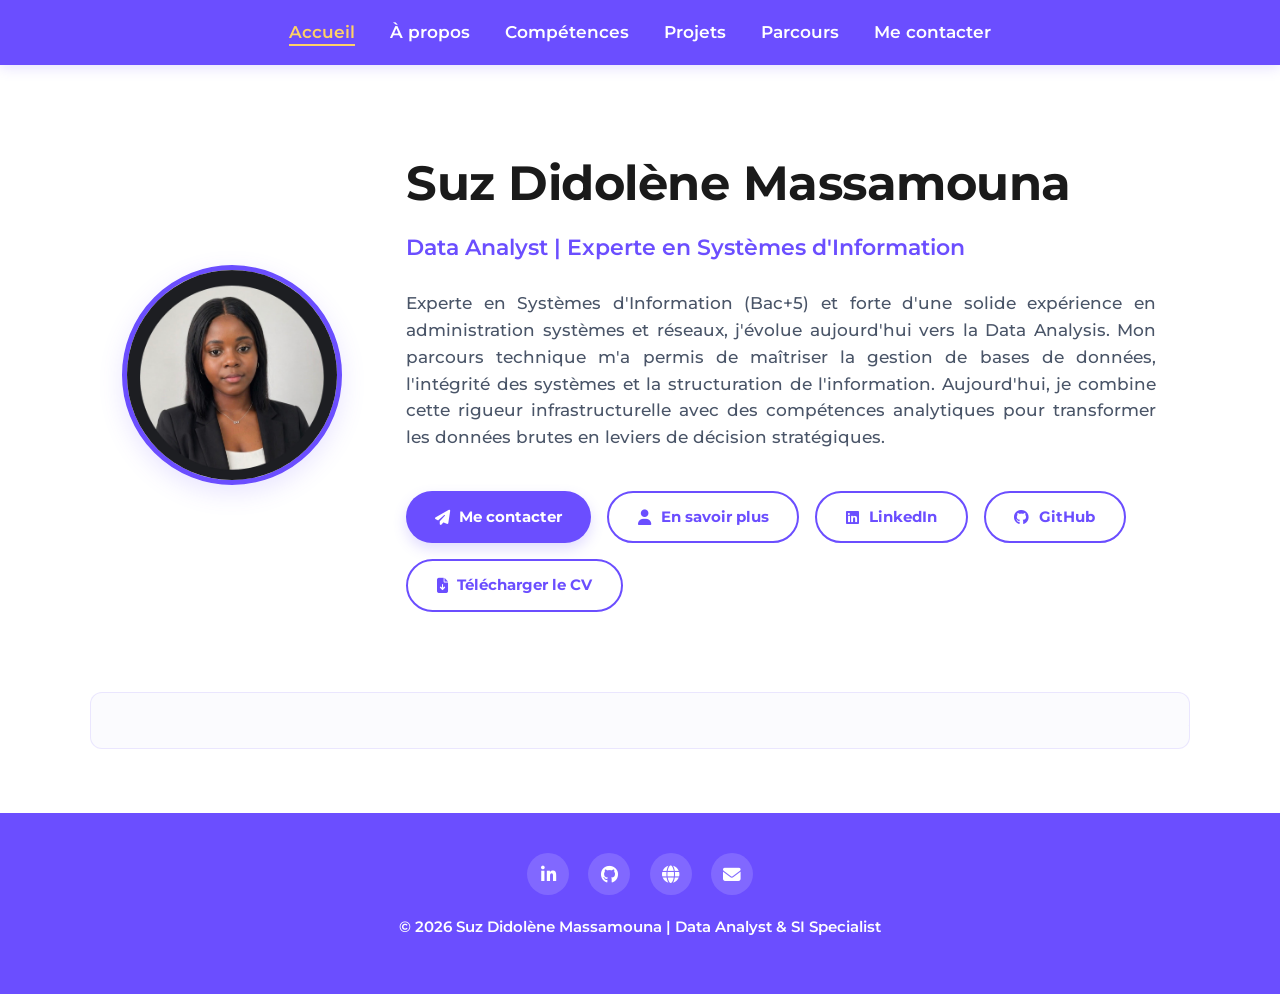
==== commit 37005e83: "Passage en site multi-pages : une page par catégorie + style.css partagé" ====
--- a/index.html
+++ b/index.html
@@ -3,798 +3,60 @@
 <head>
   <meta charset="UTF-8" />
   <meta name="viewport" content="width=device-width, initial-scale=1" />
-  <title>Portfolio | Suz Didolène Massamouna — Data Analyst</title>
+  <title>Accueil | Suz Didolène Massamouna — Data Analyst</title>
   <meta name="description" content="Portfolio de Suz Didolène Massamouna, Data Analyst et Experte en Systèmes d'Information basée à Lyon. Power BI, SQL, Python, modélisation de données." />
   <link href="https://fonts.googleapis.com/css2?family=Montserrat:wght@400;500;600;700&display=swap" rel="stylesheet" />
   <link rel="stylesheet" href="https://cdnjs.cloudflare.com/ajax/libs/font-awesome/6.4.0/css/all.min.css" />
-  <style>
-    :root {
-      --primary: #6b4eff;
-      --primary-dark: #4c32cb;
-      --primary-hover: #5639e6;
-      --accent: #ffd166;
-      --ink: #1a1a1a;
-      --text: #4a5568;
-      --muted: #718096;
-      --soft: #f4f0ff;
-      --border: #e2e8f0;
-    }
-
-    * { box-sizing: border-box; }
-    html { scroll-behavior: smooth; scroll-padding-top: 80px; }
-    body {
-      font-family: 'Montserrat', sans-serif;
-      background-color: #ffffff;
-      color: #2d3748;
-      margin: 0;
-      padding: 0;
-      line-height: 1.6;
-    }
-    h1, h2, h3, h4 {
-      color: var(--primary);
-      margin-bottom: 1rem;
-      font-weight: 700;
-    }
-    a { color: inherit; text-decoration: none; }
-
-    .navbar {
-      background-color: var(--primary);
-      padding: 1.2rem 3rem;
-      display: flex;
-      justify-content: center;
-      box-shadow: 0 4px 12px rgba(107, 78, 255, 0.15);
-      position: sticky;
-      top: 0;
-      z-index: 100;
-    }
-    .navbar ul {
-      list-style: none;
-      display: flex;
-      gap: 2.2rem;
-      margin: 0;
-      padding: 0;
-      flex-wrap: wrap;
-      justify-content: center;
-    }
-    .navbar a {
-      color: #fff;
-      font-weight: 600;
-      font-size: 1.05rem;
-      transition: color 0.3s ease;
-    }
-    .navbar a:hover { color: var(--accent); }
-
-    .header-container {
-      display: flex;
-      align-items: center;
-      gap: 4rem;
-      padding: 5rem 2rem;
-      max-width: 1100px;
-      margin: 0 auto;
-      text-align: left;
-    }
-    .photo { flex-shrink: 0; }
-    .profile-pic {
-      width: 220px;
-      height: 220px;
-      border-radius: 50%;
-      object-fit: cover;
-      border: 5px solid var(--primary);
-      box-shadow: 0 8px 24px rgba(107, 78, 255, 0.15);
-      transition: transform 0.3s ease;
-    }
-    .profile-pic:hover { transform: scale(1.03); }
-    .header-text h1 {
-      font-size: 3rem;
-      margin: 0 0 0.5rem 0;
-      letter-spacing: -0.5px;
-      color: var(--ink);
-    }
-    .header-text .subtitle {
-      font-size: 1.4rem;
-      color: var(--primary);
-      font-weight: 600;
-      margin-top: 0;
-      margin-bottom: 1.5rem;
-    }
-    .header-text .description {
-      margin: 1rem 0 2.5rem 0;
-      font-weight: 500;
-      color: var(--text);
-      font-size: 1.05rem;
-      max-width: 750px;
-      text-align: justify;
-    }
-    .buttons {
-      display: flex;
-      gap: 1rem;
-      flex-wrap: wrap;
-    }
-    .btn-action {
-      display: inline-flex;
-      align-items: center;
-      gap: 0.6rem;
-      padding: 0.75rem 1.8rem;
-      background-color: var(--primary);
-      color: #fff;
-      font-weight: 700;
-      border-radius: 30px;
-      box-shadow: 0 6px 14px rgba(107, 78, 255, 0.2);
-      transition: all 0.3s ease;
-      font-size: 0.95rem;
-      border: none;
-      cursor: pointer;
-    }
-    .btn-action.btn-secondary {
-      background-color: #ffffff;
-      color: var(--primary);
-      border: 2px solid var(--primary);
-      box-shadow: none;
-    }
-    .btn-action:hover {
-      background-color: var(--primary-hover);
-      box-shadow: 0 8px 20px rgba(107, 78, 255, 0.4);
-      transform: translateY(-2px);
-    }
-    .btn-action.btn-secondary:hover {
-      background-color: var(--soft);
-      color: var(--primary-hover);
-      border-color: var(--primary-hover);
-    }
-
-    .scrolling-text {
-      background-color: #fbfbfe;
-      color: var(--primary);
-      font-weight: 700;
-      padding: 0.9rem 0;
-      white-space: nowrap;
-      overflow: hidden;
-      font-size: 1.05rem;
-      max-width: 1100px;
-      margin: 0 auto 4rem auto;
-      border-radius: 12px;
-      border: 1px solid rgba(107, 78, 255, 0.12);
-    }
-    .scrolling-text p {
-      display: inline-block;
-      padding-left: 100%;
-      animation: scroll-left 22s linear infinite;
-      margin: 0;
-    }
-    @keyframes scroll-left {
-      0%   { transform: translateX(0%); }
-      100% { transform: translateX(-100%); }
-    }
-
-    .section-container {
-      padding: 4rem 1rem;
-      max-width: 1100px;
-      margin: 0 auto;
-    }
-    .section-title {
-      text-align: center;
-      margin-bottom: 3.5rem;
-      font-weight: 700;
-      font-size: 2.2rem;
-      color: var(--ink);
-    }
-    .section-title::after {
-      content: '';
-      display: block;
-      width: 50px;
-      height: 4px;
-      background-color: var(--primary);
-      margin: 0.7rem auto 0 auto;
-      border-radius: 2px;
-    }
-
-    /* À propos */
-    .about-grid {
-      display: grid;
-      grid-template-columns: 1.4fr 1fr;
-      gap: 3rem;
-      align-items: center;
-    }
-    .about-text p {
-      color: var(--text);
-      font-weight: 500;
-      font-size: 1.02rem;
-      text-align: justify;
-      margin-top: 0;
-    }
-    .about-text p + p { margin-top: 1.2rem; }
-    .about-highlight {
-      color: var(--primary);
-      font-weight: 700;
-    }
-    .stats-grid {
-      display: grid;
-      grid-template-columns: repeat(2, 1fr);
-      gap: 1.2rem;
-    }
-    .stat-box {
-      background: linear-gradient(135deg, var(--primary), var(--primary-dark));
-      color: #fff;
-      border-radius: 16px;
-      padding: 1.6rem 1rem;
-      text-align: center;
-      box-shadow: 0 6px 20px rgba(107, 78, 255, 0.18);
-    }
-    .stat-box .num {
-      font-size: 2.2rem;
-      font-weight: 700;
-      color: #fff;
-      display: block;
-      line-height: 1.1;
-    }
-    .stat-box .label {
-      font-size: 0.82rem;
-      color: #e1dbff;
-      font-weight: 600;
-      margin-top: 0.4rem;
-      display: block;
-      text-transform: uppercase;
-      letter-spacing: 0.4px;
-    }
-
-    .skills-grid {
-      display: grid;
-      grid-template-columns: repeat(auto-fit, minmax(260px, 1fr));
-      gap: 2rem;
-      margin-bottom: 2.5rem;
-    }
-    .skill-block {
-      background-color: #ffffff;
-      border: 2px solid #f0edff;
-      border-radius: 16px;
-      padding: 1.8rem;
-      transition: border-color 0.3s ease;
-    }
-    .skill-block:hover { border-color: var(--primary); }
-    .skill-block h4 {
-      color: var(--primary);
-      margin-top: 0;
-      margin-bottom: 1rem;
-      font-size: 1.15rem;
-      display: flex;
-      align-items: center;
-      gap: 0.6rem;
-    }
-    .skill-tags { display: flex; flex-wrap: wrap; gap: 0.6rem; }
-    .tag {
-      background-color: #f8f7ff;
-      border: 1px solid #e1dbff;
-      color: var(--primary-dark);
-      padding: 0.4rem 0.8rem;
-      border-radius: 8px;
-      font-size: 0.85rem;
-      font-weight: 600;
-    }
-
-    .certif-card {
-      background: linear-gradient(135deg, var(--primary), var(--primary-dark));
-      color: #fff;
-      border-radius: 16px;
-      padding: 1.5rem 2rem;
-      display: flex;
-      align-items: center;
-      gap: 1.5rem;
-      box-shadow: 0 6px 20px rgba(107, 78, 255, 0.15);
-    }
-    .certif-card h4 { color: #fff; margin: 0 0 0.3rem 0; font-size: 1.2rem; }
-    .certif-card p { margin: 0; font-size: 0.95rem; color: #e1dbff; font-weight: 500; }
-    .certif-icon { font-size: 2.5rem; color: var(--accent); }
-
-    .projet-cards {
-      display: grid;
-      grid-template-columns: repeat(auto-fit, minmax(310px, 1fr));
-      gap: 2.5rem;
-    }
-    .card {
-      background-color: #ffffff;
-      border: 2px solid var(--border);
-      border-radius: 16px;
-      padding: 2.2rem;
-      transition: all 0.3s ease;
-      display: flex;
-      flex-direction: column;
-      justify-content: space-between;
-    }
-    .card:hover {
-      border-color: var(--primary);
-      box-shadow: 0 12px 24px rgba(107, 78, 255, 0.08);
-      transform: translateY(-4px);
-    }
-    .card-meta {
-      display: flex;
-      justify-content: space-between;
-      font-size: 0.8rem;
-      font-weight: 700;
-      color: #a0aec0;
-      margin-bottom: 0.6rem;
-      text-transform: uppercase;
-      letter-spacing: 0.5px;
-    }
-    .card h3 {
-      font-size: 1.35rem;
-      margin-top: 0;
-      color: var(--ink);
-      display: flex;
-      align-items: center;
-      gap: 0.7rem;
-    }
-    .card h3 i { color: var(--primary); }
-    .card p {
-      font-weight: 500;
-      color: var(--text);
-      font-size: 0.95rem;
-      margin-bottom: 1.8rem;
-      line-height: 1.6;
-      flex-grow: 1;
-    }
-    .focus-text {
-      font-size: 0.85rem;
-      font-weight: 600;
-      color: var(--primary);
-      background-color: var(--soft);
-      padding: 0.4rem 0.8rem;
-      border-radius: 6px;
-      display: inline-block;
-    }
-
-    .timeline-grid {
-      display: grid;
-      grid-template-columns: repeat(auto-fit, minmax(450px, 1fr));
-      gap: 4rem;
-    }
-    .timeline {
-      border-left: 3px solid #f0edff;
-      padding-left: 1.8rem;
-      position: relative;
-    }
-    .timeline-item {
-      position: relative;
-      margin-bottom: 2.5rem;
-    }
-    .timeline-item::before {
-      content: '';
-      position: absolute;
-      left: -34px;
-      top: 4px;
-      width: 10px;
-      height: 10px;
-      border-radius: 50%;
-      background-color: var(--primary);
-      border: 3px solid #fff;
-    }
-    .timeline-date {
-      font-size: 0.85rem;
-      font-weight: 700;
-      color: var(--primary);
-      text-transform: uppercase;
-    }
-    .timeline-item h4 {
-      margin: 0.3rem 0 0.1rem 0;
-      font-size: 1.15rem;
-      color: var(--ink);
-    }
-    .timeline-company {
-      font-size: 0.95rem;
-      font-weight: 600;
-      color: var(--muted);
-      margin-bottom: 0.7rem;
-    }
-    .timeline-item ul {
-      margin: 0;
-      padding-left: 1.2rem;
-      font-size: 0.95rem;
-      color: var(--text);
-    }
-    .timeline-item ul li { margin-bottom: 0.4rem; }
-
-    /* Contact */
-    #contact { background-color: #fbfbfe; }
-    .contact-wrapper { max-width: 1100px; margin: 0 auto; }
-    .contact-grid {
-      display: grid;
-      grid-template-columns: 1fr 1.3fr;
-      gap: 3rem;
-      align-items: start;
-    }
-    .contact-intro p {
-      color: var(--text);
-      font-weight: 500;
-      font-size: 1.02rem;
-      margin-top: 0;
-    }
-    .contact-list { list-style: none; padding: 0; margin: 2rem 0 0 0; }
-    .contact-list li {
-      display: flex;
-      align-items: center;
-      gap: 1rem;
-      margin-bottom: 1.2rem;
-      font-weight: 600;
-      color: var(--ink);
-    }
-    .contact-list i {
-      width: 44px;
-      height: 44px;
-      flex-shrink: 0;
-      display: flex;
-      align-items: center;
-      justify-content: center;
-      background-color: var(--soft);
-      color: var(--primary);
-      border-radius: 12px;
-      font-size: 1.1rem;
-    }
-    .contact-list a:hover { color: var(--primary); }
-
-    .contact-form {
-      background-color: #fff;
-      border: 2px solid #f0edff;
-      border-radius: 16px;
-      padding: 2.2rem;
-      box-shadow: 0 8px 24px rgba(107, 78, 255, 0.06);
-    }
-    .form-row { display: grid; grid-template-columns: 1fr 1fr; gap: 1.2rem; }
-    .form-group { margin-bottom: 1.3rem; }
-    .form-group label {
-      display: block;
-      font-size: 0.85rem;
-      font-weight: 700;
-      color: var(--ink);
-      margin-bottom: 0.5rem;
-    }
-    .form-group input,
-    .form-group textarea {
-      width: 100%;
-      padding: 0.8rem 1rem;
-      border: 2px solid var(--border);
-      border-radius: 10px;
-      font-family: inherit;
-      font-size: 0.95rem;
-      color: #2d3748;
-      transition: border-color 0.25s ease;
-      background-color: #fff;
-    }
-    .form-group input:focus,
-    .form-group textarea:focus {
-      outline: none;
-      border-color: var(--primary);
-    }
-    .form-group textarea { resize: vertical; min-height: 130px; }
-    .contact-form .btn-action { width: 100%; justify-content: center; }
-    .form-note {
-      font-size: 0.82rem;
-      color: var(--muted);
-      margin-top: 1rem;
-      text-align: center;
-    }
-
-    footer {
-      text-align: center;
-      padding: 2.5rem 1rem;
-      background-color: var(--primary);
-      color: #fff;
-      font-weight: 600;
-      font-size: 0.95rem;
-    }
-    .footer-social {
-      display: flex;
-      justify-content: center;
-      gap: 1.2rem;
-      margin-bottom: 1.2rem;
-    }
-    .footer-social a {
-      width: 42px;
-      height: 42px;
-      display: flex;
-      align-items: center;
-      justify-content: center;
-      background-color: rgba(255, 255, 255, 0.15);
-      border-radius: 50%;
-      color: #fff;
-      font-size: 1.1rem;
-      transition: all 0.3s ease;
-    }
-    .footer-social a:hover { background-color: var(--accent); color: var(--primary-dark); transform: translateY(-3px); }
-
-    @media screen and (max-width: 900px) {
-      .navbar { padding: 1rem 1rem; }
-      .header-container {
-        flex-direction: column;
-        text-align: center;
-        gap: 2rem;
-        padding: 3rem 1rem;
-      }
-      .header-text h1 { font-size: 2.4rem; }
-      .header-text .description { text-align: left; }
-      .buttons { justify-content: center; }
-      .about-grid { grid-template-columns: 1fr; gap: 2.5rem; }
-      .timeline-grid { grid-template-columns: 1fr; gap: 3rem; }
-      .timeline { border-left-width: 2px; }
-      .contact-grid { grid-template-columns: 1fr; gap: 2.5rem; }
-      .form-row { grid-template-columns: 1fr; }
-    }
-  </style>
+  <link rel="stylesheet" href="style.css" />
 </head>
 <body>
 
   <nav class="navbar" role="navigation" aria-label="Menu principal">
     <ul>
-      <li><a href="#accueil">Accueil</a></li>
-      <li><a href="#apropos">À propos</a></li>
-      <li><a href="#competences">Compétences</a></li>
-      <li><a href="#projets">Projets</a></li>
-      <li><a href="#parcours">Parcours</a></li>
-      <li><a href="#contact">Me contacter</a></li>
+      <li><a href="index.html" class="active">Accueil</a></li>
+      <li><a href="apropos.html">À propos</a></li>
+      <li><a href="competences.html">Compétences</a></li>
+      <li><a href="projets.html">Projets</a></li>
+      <li><a href="parcours.html">Parcours</a></li>
+      <li><a href="contact.html">Me contacter</a></li>
     </ul>
   </nav>
 
-  <!-- ENTÊTE -->
-  <header id="accueil" class="header-container">
-    <div class="photo">
-      <img src="suz.jpeg" alt="Portrait de Suz Didolène Massamouna" class="profile-pic" />
-    </div>
-    <div class="header-text">
-      <h1>Suz Didolène Massamouna</h1>
-      <p class="subtitle">Data Analyst | Experte en Systèmes d'Information</p>
-      <p class="description">
-        Experte en Systèmes d'Information (Bac+5) et forte d'une solide expérience en administration systèmes et réseaux, j'évolue aujourd'hui vers la Data Analysis. Mon parcours technique m'a permis de maîtriser la gestion de bases de données, l'intégrité des systèmes et la structuration de l'information. Aujourd'hui, je combine cette rigueur infrastructurelle avec des compétences analytiques pour transformer les données brutes en leviers de décision stratégiques.
-      </p>
-      <div class="buttons">
-        <a href="#contact" class="btn-action">
-          <i class="fa-solid fa-paper-plane"></i> Me contacter
-        </a>
-        <a href="https://www.linkedin.com/in/suz-didolene-massamouna/" target="_blank" rel="noopener noreferrer" class="btn-action btn-secondary">
-          <i class="fa-brands fa-linkedin"></i> LinkedIn
-        </a>
-        <a href="https://github.com/suzy5670" target="_blank" rel="noopener noreferrer" class="btn-action btn-secondary">
-          <i class="fa-brands fa-github"></i> GitHub
-        </a>
-        <a href="https://suzy5670.github.io/" target="_blank" rel="noopener noreferrer" class="btn-action btn-secondary">
-          <i class="fa-solid fa-globe"></i> Mon site
-        </a>
-        <a href="CV-Suz-Massamouna-Data-Analyst.pdf" target="_blank" rel="noopener noreferrer" download class="btn-action btn-secondary">
-          <i class="fa-solid fa-file-arrow-down"></i> Télécharger le CV
-        </a>
+  <main>
+    <header class="header-container">
+      <div class="photo">
+        <img src="suz.jpeg" alt="Portrait de Suz Didolène Massamouna" class="profile-pic" />
       </div>
-    </div>
-  </header>
-
-  <section class="scrolling-text" aria-label="Expertises défilantes">
-    <p>Analyse de Données • SQL • Excel (Avancé) • Power BI / Tableau • Modélisation de Données • Python • Basée à Lyon</p>
-  </section>
-
-  <!-- À PROPOS / PROFIL -->
-  <section id="apropos" class="section-container">
-    <h2 class="section-title">À propos de moi</h2>
-    <div class="about-grid">
-      <div class="about-text">
-        <p>
-          Issue du monde de l'<span class="about-highlight">infrastructure et de la gouvernance des systèmes d'information</span>, j'ai passé plusieurs années à garantir l'intégrité, la sécurité et la disponibilité des données au sein d'environnements techniques exigeants.
+      <div class="header-text">
+        <h1>Suz Didolène Massamouna</h1>
+        <p class="subtitle">Data Analyst | Experte en Systèmes d'Information</p>
+        <p class="description">
+          Experte en Systèmes d'Information (Bac+5) et forte d'une solide expérience en administration systèmes et réseaux, j'évolue aujourd'hui vers la Data Analysis. Mon parcours technique m'a permis de maîtriser la gestion de bases de données, l'intégrité des systèmes et la structuration de l'information. Aujourd'hui, je combine cette rigueur infrastructurelle avec des compétences analytiques pour transformer les données brutes en leviers de décision stratégiques.
         </p>
-        <p>
-          Cette expérience m'a naturellement conduite vers la <span class="about-highlight">Data Analysis</span> : analyser des indicateurs de performance, modéliser des flux d'incidents ou auditer des droits d'accès, c'est déjà transformer la donnée en information utile. Aujourd'hui, je mets cette rigueur au service de la <span class="about-highlight">prise de décision</span>, avec des outils comme Power BI, SQL et Python.
-        </p>
-        <p>
-          Basée à <span class="about-highlight">Lyon</span>, je suis à la recherche de nouveaux défis où la donnée devient un véritable levier stratégique.
-        </p>
-      </div>
-      <div class="stats-grid">
-        <div class="stat-box">
-          <span class="num">3+</span>
-          <span class="label">Années d'expérience SI</span>
-        </div>
-        <div class="stat-box">
-          <span class="num">200</span>
-          <span class="label">Collaborateurs gérés</span>
-        </div>
-        <div class="stat-box">
-          <span class="num">Bac+5</span>
-          <span class="label">Expertise SI</span>
-        </div>
-        <div class="stat-box">
-          <span class="num">PL-300</span>
-          <span class="label">Certification en cours</span>
+        <div class="buttons">
+          <a href="contact.html" class="btn-action">
+            <i class="fa-solid fa-paper-plane"></i> Me contacter
+          </a>
+          <a href="apropos.html" class="btn-action btn-secondary">
+            <i class="fa-solid fa-user"></i> En savoir plus
+          </a>
+          <a href="https://www.linkedin.com/in/suz-didolene-massamouna/" target="_blank" rel="noopener noreferrer" class="btn-action btn-secondary">
+            <i class="fa-brands fa-linkedin"></i> LinkedIn
+          </a>
+          <a href="https://github.com/suzy5670" target="_blank" rel="noopener noreferrer" class="btn-action btn-secondary">
+            <i class="fa-brands fa-github"></i> GitHub
+          </a>
+          <a href="CV-Suz-Massamouna-Data-Analyst.pdf" target="_blank" rel="noopener noreferrer" download class="btn-action btn-secondary">
+            <i class="fa-solid fa-file-arrow-down"></i> Télécharger le CV
+          </a>
         </div>
       </div>
-    </div>
-  </section>
+    </header>
 
-  <!-- COMPÉTENCES -->
-  <section id="competences" class="section-container">
-    <h2 class="section-title">Expertises & Hard Skills</h2>
-    <div class="skills-grid">
-      <div class="skill-block">
-        <h4><i class="fa-solid fa-chart-line"></i> Data & Business Intelligence</h4>
-        <div class="skill-tags">
-          <span class="tag">Analyse de données</span>
-          <span class="tag">SQL</span>
-          <span class="tag">Excel (Avancé)</span>
-          <span class="tag">Power BI</span>
-          <span class="tag">Tableau</span>
-          <span class="tag">Modélisation de données</span>
-        </div>
-      </div>
-      <div class="skill-block">
-        <h4><i class="fa-solid fa-server"></i> Gouvernance & Infrastructure SI</h4>
-        <div class="skill-tags">
-          <span class="tag">Gestion des sauvegardes</span>
-          <span class="tag">Active Directory</span>
-          <span class="tag">Microsoft 365</span>
-          <span class="tag">GLPI / ServiceNow</span>
-          <span class="tag">Intégrité des Systèmes</span>
-        </div>
-      </div>
-      <div class="skill-block">
-        <h4><i class="fa-solid fa-brain"></i> Soft Skills & Management</h4>
-        <div class="skill-tags">
-          <span class="tag">Esprit d'analyse</span>
-          <span class="tag">Résolution de problèmes complexes</span>
-          <span class="tag">Gestion de projet</span>
-          <span class="tag">Rigueur</span>
-        </div>
-      </div>
-    </div>
-    <div class="certif-card">
-      <div class="certif-icon"><i class="fa-solid fa-circle-check"></i></div>
-      <div>
-        <h4>Microsoft Certified: Power BI Data Analyst Associate (PL-300)</h4>
-        <p>Certification officielle — En cours de finalisation</p>
-      </div>
-    </div>
-  </section>
-
-  <!-- PROJETS -->
-  <section id="projets" class="section-container">
-    <h2 class="section-title">Projets Data Récents</h2>
-    <div class="projet-cards">
-      <article class="card" tabindex="0">
-        <div class="card-meta">
-          <span>Ingénierie BI</span>
-          <span>2026</span>
-        </div>
-        <h3><i class="fa-solid fa-chart-column"></i> Dashboard Analytique • Performance ITSM</h3>
-        <p>Centralisation et modélisation de flux d'incidents issus de plateformes SI. Création d'une interface d'aide à la décision mesurant les volumes critiques et automatisant le calcul des délais de résolution.</p>
-        <span class="focus-text">Power BI • Excel • Data Modeling</span>
-      </article>
-      <article class="card" tabindex="0">
-        <div class="card-meta">
-          <span>Développement Data</span>
-          <span>2026</span>
-        </div>
-        <h3><i class="fa-solid fa-gears"></i> Pipeline Automation • Data Quality</h3>
-        <p>Conception d'un script d'industrialisation pour le nettoyage de bases de données métiers complexes. Traitement automatisé des valeurs manquantes, dédoublonnage strict et standardisation des formats de données.</p>
-        <span class="focus-text">Python • Pandas • Jupyter</span>
-      </article>
-      <article class="card" tabindex="0">
-        <div class="card-meta">
-          <span>Sécurité & Audit Data</span>
-          <span>2025</span>
-        </div>
-        <h3><i class="fa-solid fa-shield-halved"></i> Audit Analytique • Gouvernance Droits SI</h3>
-        <p>Analyse croisée de tables d'accès utilisateurs pour cartographier les habilitations. Extraction des anomalies de droits et génération d'un rapport de conformité pour la sécurisation du système d'information.</p>
-        <span class="focus-text">Active Directory • Audit de Données</span>
-      </article>
-    </div>
-  </section>
-
-  <!-- PARCOURS : EXPÉRIENCE + FORMATION -->
-  <section id="parcours" class="section-container">
-    <h2 class="section-title">Parcours</h2>
-    <div class="timeline-grid">
-      <div>
-        <h3 style="margin-bottom: 2.5rem;"><i class="fa-solid fa-briefcase"></i> Expériences Clés</h3>
-        <div class="timeline">
-          <div class="timeline-item">
-            <span class="timeline-date">2023 – 2025</span>
-            <h4>Administratrice Systèmes & Réseaux</h4>
-            <div class="timeline-company">MLPE — Lyon</div>
-            <ul>
-              <li><strong>Analyse Data SI :</strong> Extraction et modélisation statistique des indicateurs de performance des processus d'assistance (GLPI & ServiceNow).</li>
-              <li><strong>Gestion des Référentiels :</strong> Administration et contrôle d'intégrité des données d'accès de 200 collaborateurs sur Active Directory.</li>
-              <li><strong>Gouvernance & Sauvegardes :</strong> Audit régulier des attributions de licences cloud et sécurisation des processus de sauvegarde des données.</li>
-            </ul>
-          </div>
-          <div class="timeline-item">
-            <span class="timeline-date">2022 – 2023</span>
-            <h4>Technicienne Support Informatique</h4>
-            <div class="timeline-company">Cliczen Microsolus — Lyon</div>
-            <ul>
-              <li>Analyse descriptive des typologies de pannes et consolidation des données de suivi de l'infrastructure via GLPI.</li>
-            </ul>
-          </div>
-        </div>
-      </div>
-      <div>
-        <h3 style="margin-bottom: 2.5rem;"><i class="fa-solid fa-graduation-cap"></i> Parcours Académique</h3>
-        <div class="timeline">
-          <div class="timeline-item">
-            <span class="timeline-date">2023 – 2025</span>
-            <h4>Master Expert en Gestion de Projet Système d'Information</h4>
-            <div class="timeline-company">Doranco Suptech</div>
-          </div>
-          <div class="timeline-item">
-            <span class="timeline-date">2021 – 2023</span>
-            <h4>Licence Systèmes, Réseaux et Sécurité Informatique</h4>
-            <div class="timeline-company">Établissement Supérieur</div>
-          </div>
-        </div>
-      </div>
-    </div>
-  </section>
-
-  <!-- ME CONTACTER -->
-  <section id="contact" class="section-container">
-    <div class="contact-wrapper">
-      <h2 class="section-title">Me contacter</h2>
-      <div class="contact-grid">
-        <div class="contact-intro">
-          <p>
-            Une opportunité, une question ou simplement l'envie d'échanger autour de la donnée ?
-            N'hésitez pas à me laisser un message, je vous répondrai avec plaisir.
-          </p>
-          <ul class="contact-list">
-            <li>
-              <i class="fa-solid fa-envelope"></i>
-              <a href="mailto:mdane230@gmail.com">mdane230@gmail.com</a>
-            </li>
-            <li>
-              <i class="fa-solid fa-location-dot"></i>
-              <span>Lyon, France</span>
-            </li>
-            <li>
-              <i class="fa-brands fa-linkedin"></i>
-              <a href="https://www.linkedin.com/in/suz-didolene-massamouna/" target="_blank" rel="noopener noreferrer">linkedin.com/in/suz-didolene-massamouna</a>
-            </li>
-            <li>
-              <i class="fa-brands fa-github"></i>
-              <a href="https://github.com/suzy5670" target="_blank" rel="noopener noreferrer">github.com/suzy5670</a>
-            </li>
-            <li>
-              <i class="fa-solid fa-globe"></i>
-              <a href="https://suzy5670.github.io/" target="_blank" rel="noopener noreferrer">suzy5670.github.io</a>
-            </li>
-          </ul>
-        </div>
-
-        <!--
-          FORMULAIRE DE CONTACT
-          Par défaut : ouvre la messagerie du visiteur (aucun compte requis).
-          Pour recevoir les messages directement par e-mail, créez un compte gratuit
-          sur https://formspree.io , puis :
-            1. Remplacez l'attribut onsubmit du <form> par : action="https://formspree.io/f/VOTRE_ID" method="POST"
-            2. Supprimez l'attribut onsubmit="..."
-        -->
-        <form class="contact-form" onsubmit="return envoyerMessage(event)">
-          <div class="form-row">
-            <div class="form-group">
-              <label for="nom">Nom</label>
-              <input type="text" id="nom" name="nom" placeholder="Votre nom" required />
-            </div>
-            <div class="form-group">
-              <label for="email">E-mail</label>
-              <input type="email" id="email" name="email" placeholder="vous@exemple.com" required />
-            </div>
-          </div>
-          <div class="form-group">
-            <label for="sujet">Sujet</label>
-            <input type="text" id="sujet" name="sujet" placeholder="Objet de votre message" required />
-          </div>
-          <div class="form-group">
-            <label for="message">Message</label>
-            <textarea id="message" name="message" placeholder="Votre message..." required></textarea>
-          </div>
-          <button type="submit" class="btn-action">
-            <i class="fa-solid fa-paper-plane"></i> Envoyer le message
-          </button>
-          <p class="form-note">Votre logiciel de messagerie s'ouvrira pour finaliser l'envoi.</p>
-        </form>
-      </div>
-    </div>
-  </section>
+    <section class="scrolling-text" aria-label="Expertises défilantes">
+      <p>Analyse de Données • SQL • Excel (Avancé) • Power BI / Tableau • Modélisation de Données • Python • Basée à Lyon</p>
+    </section>
+  </main>
 
   <footer>
     <div class="footer-social">
@@ -806,28 +68,5 @@
     <p>© 2026 Suz Didolène Massamouna | Data Analyst & SI Specialist</p>
   </footer>
 
-  <script>
-    // Envoi du formulaire via le client mail du visiteur (aucun serveur requis).
-    function envoyerMessage(e) {
-      e.preventDefault();
-      var nom = document.getElementById('nom').value;
-      var email = document.getElementById('email').value;
-      var sujet = document.getElementById('sujet').value;
-      var message = document.getElementById('message').value;
-
-      var corps =
-        'Nom : ' + nom + '\n' +
-        'E-mail : ' + email + '\n\n' +
-        message;
-
-      var lien = 'mailto:mdane230@gmail.com'
-        + '?subject=' + encodeURIComponent('[Portfolio] ' + sujet)
-        + '&body=' + encodeURIComponent(corps);
-
-      window.location.href = lien;
-      return false;
-    }
-  </script>
-
 </body>
 </html>
--- a/style.css
+++ b/style.css
@@ -0,0 +1,526 @@
+:root {
+  --primary: #6b4eff;
+  --primary-dark: #4c32cb;
+  --primary-hover: #5639e6;
+  --accent: #ffd166;
+  --ink: #1a1a1a;
+  --text: #4a5568;
+  --muted: #718096;
+  --soft: #f4f0ff;
+  --border: #e2e8f0;
+}
+
+* { box-sizing: border-box; }
+html { scroll-behavior: smooth; }
+body {
+  font-family: 'Montserrat', sans-serif;
+  background-color: #ffffff;
+  color: #2d3748;
+  margin: 0;
+  padding: 0;
+  line-height: 1.6;
+  display: flex;
+  flex-direction: column;
+  min-height: 100vh;
+}
+main { flex: 1; }
+h1, h2, h3, h4 {
+  color: var(--primary);
+  margin-bottom: 1rem;
+  font-weight: 700;
+}
+a { color: inherit; text-decoration: none; }
+
+.navbar {
+  background-color: var(--primary);
+  padding: 1.2rem 3rem;
+  display: flex;
+  justify-content: center;
+  box-shadow: 0 4px 12px rgba(107, 78, 255, 0.15);
+  position: sticky;
+  top: 0;
+  z-index: 100;
+}
+.navbar ul {
+  list-style: none;
+  display: flex;
+  gap: 2.2rem;
+  margin: 0;
+  padding: 0;
+  flex-wrap: wrap;
+  justify-content: center;
+}
+.navbar a {
+  color: #fff;
+  font-weight: 600;
+  font-size: 1.05rem;
+  transition: color 0.3s ease;
+  padding-bottom: 2px;
+}
+.navbar a:hover { color: var(--accent); }
+.navbar a.active {
+  color: var(--accent);
+  border-bottom: 2px solid var(--accent);
+}
+
+/* En-tête / Accueil */
+.header-container {
+  display: flex;
+  align-items: center;
+  gap: 4rem;
+  padding: 5rem 2rem;
+  max-width: 1100px;
+  margin: 0 auto;
+  text-align: left;
+}
+.photo { flex-shrink: 0; }
+.profile-pic {
+  width: 220px;
+  height: 220px;
+  border-radius: 50%;
+  object-fit: cover;
+  border: 5px solid var(--primary);
+  box-shadow: 0 8px 24px rgba(107, 78, 255, 0.15);
+  transition: transform 0.3s ease;
+}
+.profile-pic:hover { transform: scale(1.03); }
+.header-text h1 {
+  font-size: 3rem;
+  margin: 0 0 0.5rem 0;
+  letter-spacing: -0.5px;
+  color: var(--ink);
+}
+.header-text .subtitle {
+  font-size: 1.4rem;
+  color: var(--primary);
+  font-weight: 600;
+  margin-top: 0;
+  margin-bottom: 1.5rem;
+}
+.header-text .description {
+  margin: 1rem 0 2.5rem 0;
+  font-weight: 500;
+  color: var(--text);
+  font-size: 1.05rem;
+  max-width: 750px;
+  text-align: justify;
+}
+.buttons {
+  display: flex;
+  gap: 1rem;
+  flex-wrap: wrap;
+}
+.btn-action {
+  display: inline-flex;
+  align-items: center;
+  gap: 0.6rem;
+  padding: 0.75rem 1.8rem;
+  background-color: var(--primary);
+  color: #fff;
+  font-weight: 700;
+  border-radius: 30px;
+  box-shadow: 0 6px 14px rgba(107, 78, 255, 0.2);
+  transition: all 0.3s ease;
+  font-size: 0.95rem;
+  border: none;
+  cursor: pointer;
+}
+.btn-action.btn-secondary {
+  background-color: #ffffff;
+  color: var(--primary);
+  border: 2px solid var(--primary);
+  box-shadow: none;
+}
+.btn-action:hover {
+  background-color: var(--primary-hover);
+  box-shadow: 0 8px 20px rgba(107, 78, 255, 0.4);
+  transform: translateY(-2px);
+}
+.btn-action.btn-secondary:hover {
+  background-color: var(--soft);
+  color: var(--primary-hover);
+  border-color: var(--primary-hover);
+}
+
+.scrolling-text {
+  background-color: #fbfbfe;
+  color: var(--primary);
+  font-weight: 700;
+  padding: 0.9rem 0;
+  white-space: nowrap;
+  overflow: hidden;
+  font-size: 1.05rem;
+  max-width: 1100px;
+  margin: 0 auto 4rem auto;
+  border-radius: 12px;
+  border: 1px solid rgba(107, 78, 255, 0.12);
+}
+.scrolling-text p {
+  display: inline-block;
+  padding-left: 100%;
+  animation: scroll-left 22s linear infinite;
+  margin: 0;
+}
+@keyframes scroll-left {
+  0%   { transform: translateX(0%); }
+  100% { transform: translateX(-100%); }
+}
+
+.section-container {
+  padding: 4rem 1rem;
+  max-width: 1100px;
+  margin: 0 auto;
+  width: 100%;
+}
+.section-title {
+  text-align: center;
+  margin-bottom: 3.5rem;
+  font-weight: 700;
+  font-size: 2.2rem;
+  color: var(--ink);
+}
+.section-title::after {
+  content: '';
+  display: block;
+  width: 50px;
+  height: 4px;
+  background-color: var(--primary);
+  margin: 0.7rem auto 0 auto;
+  border-radius: 2px;
+}
+.page-intro {
+  text-align: center;
+  max-width: 680px;
+  margin: -2rem auto 3rem auto;
+  color: var(--muted);
+  font-weight: 500;
+  font-size: 1.05rem;
+}
+
+/* À propos */
+.about-grid {
+  display: grid;
+  grid-template-columns: 1.4fr 1fr;
+  gap: 3rem;
+  align-items: center;
+}
+.about-text p {
+  color: var(--text);
+  font-weight: 500;
+  font-size: 1.02rem;
+  text-align: justify;
+  margin-top: 0;
+}
+.about-text p + p { margin-top: 1.2rem; }
+.about-highlight {
+  color: var(--primary);
+  font-weight: 700;
+}
+.stats-grid {
+  display: grid;
+  grid-template-columns: repeat(2, 1fr);
+  gap: 1.2rem;
+}
+.stat-box {
+  background: linear-gradient(135deg, var(--primary), var(--primary-dark));
+  color: #fff;
+  border-radius: 16px;
+  padding: 1.6rem 1rem;
+  text-align: center;
+  box-shadow: 0 6px 20px rgba(107, 78, 255, 0.18);
+}
+.stat-box .num {
+  font-size: 2.2rem;
+  font-weight: 700;
+  color: #fff;
+  display: block;
+  line-height: 1.1;
+}
+.stat-box .label {
+  font-size: 0.82rem;
+  color: #e1dbff;
+  font-weight: 600;
+  margin-top: 0.4rem;
+  display: block;
+  text-transform: uppercase;
+  letter-spacing: 0.4px;
+}
+
+.skills-grid {
+  display: grid;
+  grid-template-columns: repeat(auto-fit, minmax(260px, 1fr));
+  gap: 2rem;
+  margin-bottom: 2.5rem;
+}
+.skill-block {
+  background-color: #ffffff;
+  border: 2px solid #f0edff;
+  border-radius: 16px;
+  padding: 1.8rem;
+  transition: border-color 0.3s ease;
+}
+.skill-block:hover { border-color: var(--primary); }
+.skill-block h4 {
+  color: var(--primary);
+  margin-top: 0;
+  margin-bottom: 1rem;
+  font-size: 1.15rem;
+  display: flex;
+  align-items: center;
+  gap: 0.6rem;
+}
+.skill-tags { display: flex; flex-wrap: wrap; gap: 0.6rem; }
+.tag {
+  background-color: #f8f7ff;
+  border: 1px solid #e1dbff;
+  color: var(--primary-dark);
+  padding: 0.4rem 0.8rem;
+  border-radius: 8px;
+  font-size: 0.85rem;
+  font-weight: 600;
+}
+
+.certif-card {
+  background: linear-gradient(135deg, var(--primary), var(--primary-dark));
+  color: #fff;
+  border-radius: 16px;
+  padding: 1.5rem 2rem;
+  display: flex;
+  align-items: center;
+  gap: 1.5rem;
+  box-shadow: 0 6px 20px rgba(107, 78, 255, 0.15);
+}
+.certif-card h4 { color: #fff; margin: 0 0 0.3rem 0; font-size: 1.2rem; }
+.certif-card p { margin: 0; font-size: 0.95rem; color: #e1dbff; font-weight: 500; }
+.certif-icon { font-size: 2.5rem; color: var(--accent); }
+
+.projet-cards {
+  display: grid;
+  grid-template-columns: repeat(auto-fit, minmax(310px, 1fr));
+  gap: 2.5rem;
+}
+.card {
+  background-color: #ffffff;
+  border: 2px solid var(--border);
+  border-radius: 16px;
+  padding: 2.2rem;
+  transition: all 0.3s ease;
+  display: flex;
+  flex-direction: column;
+  justify-content: space-between;
+}
+.card:hover {
+  border-color: var(--primary);
+  box-shadow: 0 12px 24px rgba(107, 78, 255, 0.08);
+  transform: translateY(-4px);
+}
+.card-meta {
+  display: flex;
+  justify-content: space-between;
+  font-size: 0.8rem;
+  font-weight: 700;
+  color: #a0aec0;
+  margin-bottom: 0.6rem;
+  text-transform: uppercase;
+  letter-spacing: 0.5px;
+}
+.card h3 {
+  font-size: 1.35rem;
+  margin-top: 0;
+  color: var(--ink);
+  display: flex;
+  align-items: center;
+  gap: 0.7rem;
+}
+.card h3 i { color: var(--primary); }
+.card p {
+  font-weight: 500;
+  color: var(--text);
+  font-size: 0.95rem;
+  margin-bottom: 1.8rem;
+  line-height: 1.6;
+  flex-grow: 1;
+}
+.focus-text {
+  font-size: 0.85rem;
+  font-weight: 600;
+  color: var(--primary);
+  background-color: var(--soft);
+  padding: 0.4rem 0.8rem;
+  border-radius: 6px;
+  display: inline-block;
+}
+
+.timeline-grid {
+  display: grid;
+  grid-template-columns: repeat(auto-fit, minmax(450px, 1fr));
+  gap: 4rem;
+}
+.timeline {
+  border-left: 3px solid #f0edff;
+  padding-left: 1.8rem;
+  position: relative;
+}
+.timeline-item {
+  position: relative;
+  margin-bottom: 2.5rem;
+}
+.timeline-item::before {
+  content: '';
+  position: absolute;
+  left: -34px;
+  top: 4px;
+  width: 10px;
+  height: 10px;
+  border-radius: 50%;
+  background-color: var(--primary);
+  border: 3px solid #fff;
+}
+.timeline-date {
+  font-size: 0.85rem;
+  font-weight: 700;
+  color: var(--primary);
+  text-transform: uppercase;
+}
+.timeline-item h4 {
+  margin: 0.3rem 0 0.1rem 0;
+  font-size: 1.15rem;
+  color: var(--ink);
+}
+.timeline-company {
+  font-size: 0.95rem;
+  font-weight: 600;
+  color: var(--muted);
+  margin-bottom: 0.7rem;
+}
+.timeline-item ul {
+  margin: 0;
+  padding-left: 1.2rem;
+  font-size: 0.95rem;
+  color: var(--text);
+}
+.timeline-item ul li { margin-bottom: 0.4rem; }
+
+/* Contact */
+.contact-grid {
+  display: grid;
+  grid-template-columns: 1fr 1.3fr;
+  gap: 3rem;
+  align-items: start;
+}
+.contact-intro p {
+  color: var(--text);
+  font-weight: 500;
+  font-size: 1.02rem;
+  margin-top: 0;
+}
+.contact-list { list-style: none; padding: 0; margin: 2rem 0 0 0; }
+.contact-list li {
+  display: flex;
+  align-items: center;
+  gap: 1rem;
+  margin-bottom: 1.2rem;
+  font-weight: 600;
+  color: var(--ink);
+}
+.contact-list i {
+  width: 44px;
+  height: 44px;
+  flex-shrink: 0;
+  display: flex;
+  align-items: center;
+  justify-content: center;
+  background-color: var(--soft);
+  color: var(--primary);
+  border-radius: 12px;
+  font-size: 1.1rem;
+}
+.contact-list a:hover { color: var(--primary); }
+
+.contact-form {
+  background-color: #fff;
+  border: 2px solid #f0edff;
+  border-radius: 16px;
+  padding: 2.2rem;
+  box-shadow: 0 8px 24px rgba(107, 78, 255, 0.06);
+}
+.form-row { display: grid; grid-template-columns: 1fr 1fr; gap: 1.2rem; }
+.form-group { margin-bottom: 1.3rem; }
+.form-group label {
+  display: block;
+  font-size: 0.85rem;
+  font-weight: 700;
+  color: var(--ink);
+  margin-bottom: 0.5rem;
+}
+.form-group input,
+.form-group textarea {
+  width: 100%;
+  padding: 0.8rem 1rem;
+  border: 2px solid var(--border);
+  border-radius: 10px;
+  font-family: inherit;
+  font-size: 0.95rem;
+  color: #2d3748;
+  transition: border-color 0.25s ease;
+  background-color: #fff;
+}
+.form-group input:focus,
+.form-group textarea:focus {
+  outline: none;
+  border-color: var(--primary);
+}
+.form-group textarea { resize: vertical; min-height: 130px; }
+.contact-form .btn-action { width: 100%; justify-content: center; }
+.form-note {
+  font-size: 0.82rem;
+  color: var(--muted);
+  margin-top: 1rem;
+  text-align: center;
+}
+
+footer {
+  text-align: center;
+  padding: 2.5rem 1rem;
+  background-color: var(--primary);
+  color: #fff;
+  font-weight: 600;
+  font-size: 0.95rem;
+}
+.footer-social {
+  display: flex;
+  justify-content: center;
+  gap: 1.2rem;
+  margin-bottom: 1.2rem;
+}
+.footer-social a {
+  width: 42px;
+  height: 42px;
+  display: flex;
+  align-items: center;
+  justify-content: center;
+  background-color: rgba(255, 255, 255, 0.15);
+  border-radius: 50%;
+  color: #fff;
+  font-size: 1.1rem;
+  transition: all 0.3s ease;
+}
+.footer-social a:hover { background-color: var(--accent); color: var(--primary-dark); transform: translateY(-3px); }
+
+@media screen and (max-width: 900px) {
+  .navbar { padding: 1rem 1rem; }
+  .header-container {
+    flex-direction: column;
+    text-align: center;
+    gap: 2rem;
+    padding: 3rem 1rem;
+  }
+  .header-text h1 { font-size: 2.4rem; }
+  .header-text .description { text-align: left; }
+  .buttons { justify-content: center; }
+  .about-grid { grid-template-columns: 1fr; gap: 2.5rem; }
+  .timeline-grid { grid-template-columns: 1fr; gap: 3rem; }
+  .timeline { border-left-width: 2px; }
+  .contact-grid { grid-template-columns: 1fr; gap: 2.5rem; }
+  .form-row { grid-template-columns: 1fr; }
+}
